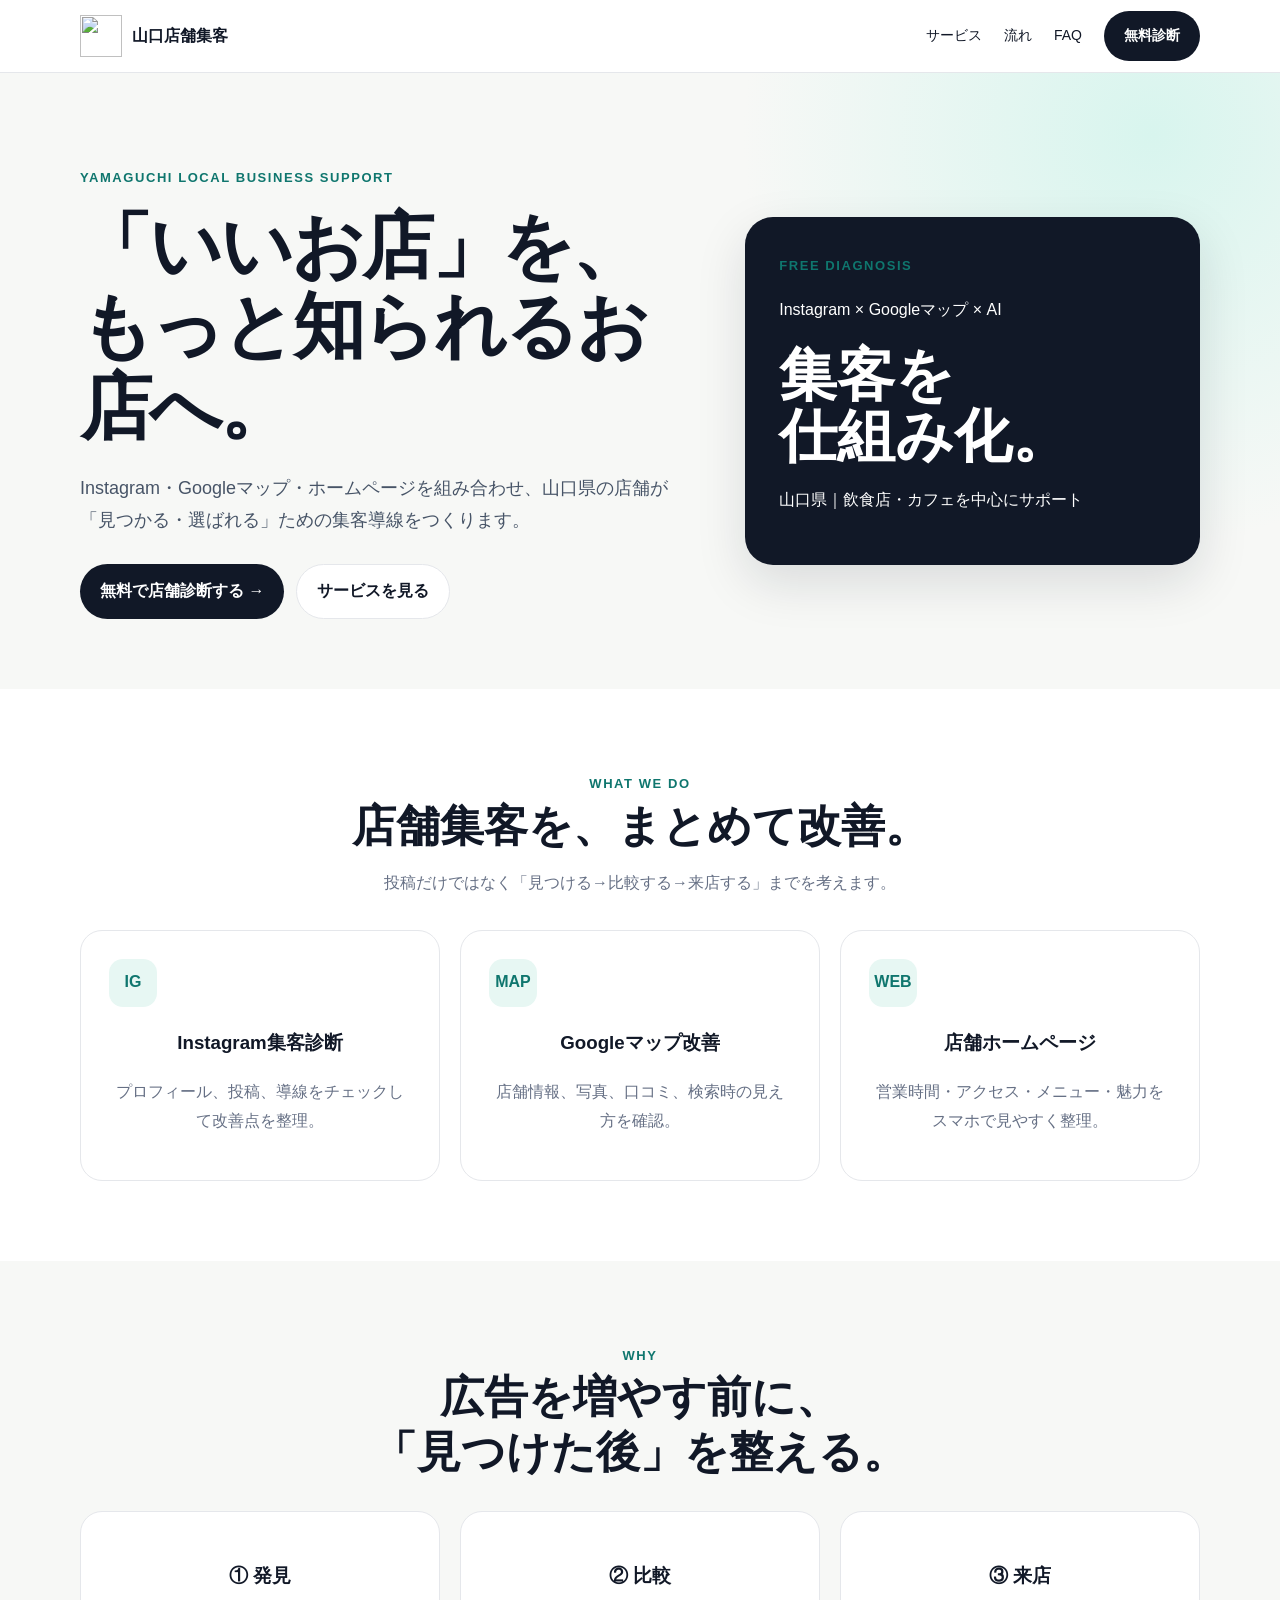
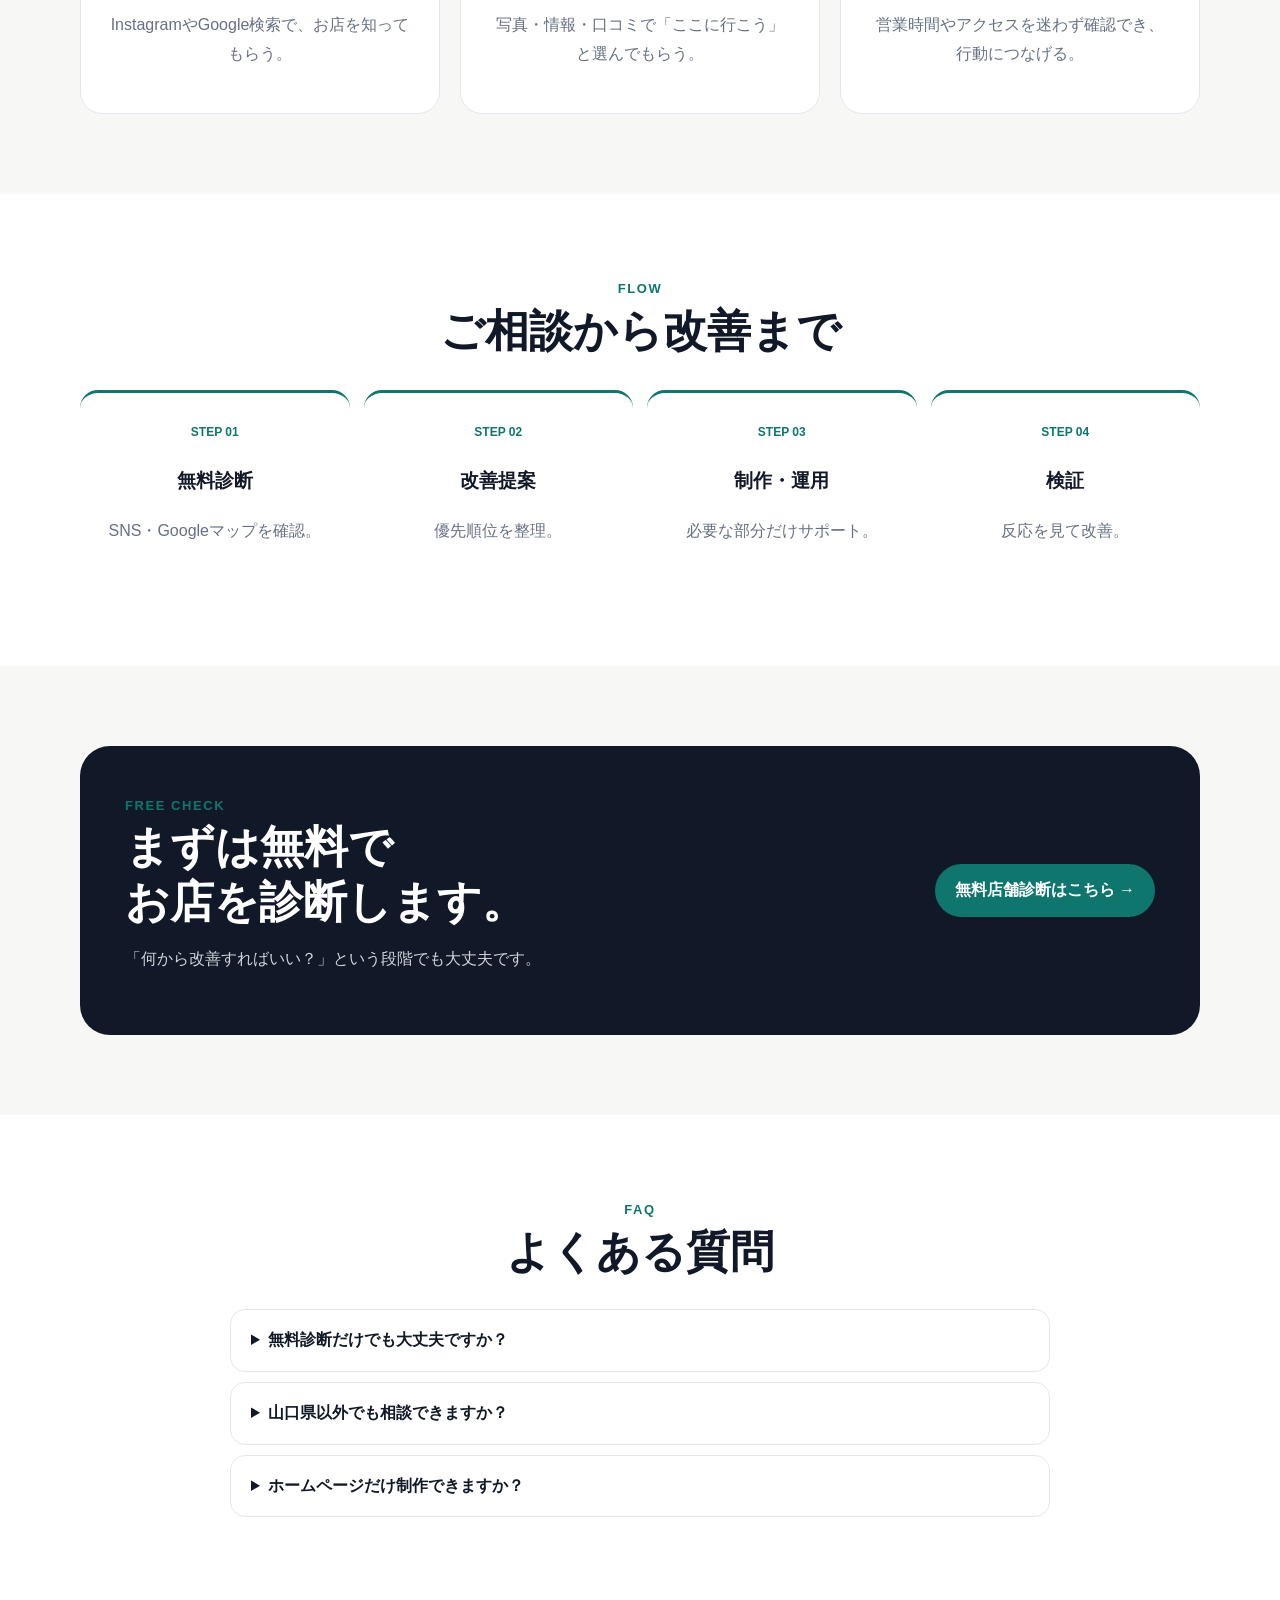
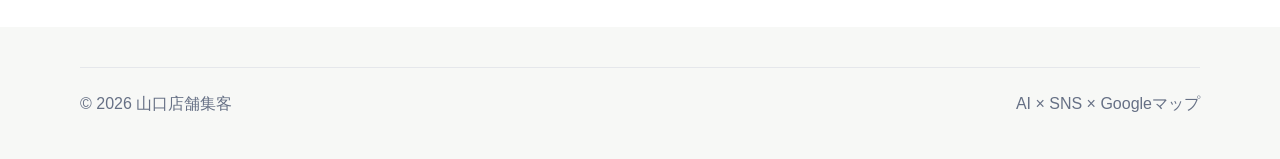
==== index.html @ 1eede9c6 "Add files via upload" ====
<!doctype html><html lang="ja"><head><meta charset="utf-8"><meta name="viewport" content="width=device-width,initial-scale=1"><title>山口店舗集客｜AI × SNS × Googleマップ</title><meta name="description" content="山口県の店舗集客をInstagram・Googleマップ・ホームページ・AIでサポート。無料店舗診断受付中。"><link rel="stylesheet" href="style.css"></head><body>
<header><div class="container nav"><a class="brand" href="index.html"><img src="assets/logo.svg" alt=""><span>山口店舗集客</span></a><nav><a href="#service">サービス</a><a href="#flow">流れ</a><a href="#faq">FAQ</a><a class="navcta" href="diagnosis.html">無料診断</a></nav></div></header>
<main><section class="hero"><div class="container heroGrid"><div><span class="eyebrow">YAMAGUCHI LOCAL BUSINESS SUPPORT</span><h1>「いいお店」を、<br>もっと知られるお店へ。</h1><p class="lead">Instagram・Googleマップ・ホームページを組み合わせ、山口県の店舗が「見つかる・選ばれる」ための集客導線をつくります。</p><div class="actions"><a class="btn primary" href="diagnosis.html">無料で店舗診断する →</a><a class="btn secondary" href="service.html">サービスを見る</a></div></div><div class="heroCard"><span class="eyebrow">FREE DIAGNOSIS</span><p>Instagram × Googleマップ × AI</p><div class="big">集客を<br>仕組み化。</div><p>山口県｜飲食店・カフェを中心にサポート</p></div></div></section>
<section class="section white" id="service"><div class="container center"><span class="eyebrow">WHAT WE DO</span><h2>店舗集客を、まとめて改善。</h2><p class="muted">投稿だけではなく「見つける→比較する→来店する」までを考えます。</p><div class="grid"><article class="card"><div class="icon">IG</div><h3>Instagram集客診断</h3><p class="muted">プロフィール、投稿、導線をチェックして改善点を整理。</p></article><article class="card"><div class="icon">MAP</div><h3>Googleマップ改善</h3><p class="muted">店舗情報、写真、口コミ、検索時の見え方を確認。</p></article><article class="card"><div class="icon">WEB</div><h3>店舗ホームページ</h3><p class="muted">営業時間・アクセス・メニュー・魅力をスマホで見やすく整理。</p></article></div></div></section>
<section class="section"><div class="container center"><span class="eyebrow">WHY</span><h2>広告を増やす前に、<br>「見つけた後」を整える。</h2><div class="grid"><div class="card"><h3>① 発見</h3><p class="muted">InstagramやGoogle検索で、お店を知ってもらう。</p></div><div class="card"><h3>② 比較</h3><p class="muted">写真・情報・口コミで「ここに行こう」と選んでもらう。</p></div><div class="card"><h3>③ 来店</h3><p class="muted">営業時間やアクセスを迷わず確認でき、行動につなげる。</p></div></div></div></section>
<section class="section white" id="flow"><div class="container center"><span class="eyebrow">FLOW</span><h2>ご相談から改善まで</h2><div class="steps"><div class="step"><span class="num">STEP 01</span><h3>無料診断</h3><p class="muted">SNS・Googleマップを確認。</p></div><div class="step"><span class="num">STEP 02</span><h3>改善提案</h3><p class="muted">優先順位を整理。</p></div><div class="step"><span class="num">STEP 03</span><h3>制作・運用</h3><p class="muted">必要な部分だけサポート。</p></div><div class="step"><span class="num">STEP 04</span><h3>検証</h3><p class="muted">反応を見て改善。</p></div></div></div></section>
<section class="section"><div class="container"><div class="cta"><div><span class="eyebrow">FREE CHECK</span><h2>まずは無料で<br>お店を診断します。</h2><p>「何から改善すればいい？」という段階でも大丈夫です。</p></div><a class="btn accent" href="diagnosis.html">無料店舗診断はこちら →</a></div></div></section>
<section class="section white" id="faq"><div class="container"><div class="center"><span class="eyebrow">FAQ</span><h2>よくある質問</h2></div><div class="faq"><details><summary>無料診断だけでも大丈夫ですか？</summary><p class="muted">もちろん大丈夫です。診断後に無理な契約をお願いすることはありません。</p></details><details><summary>山口県以外でも相談できますか？</summary><p class="muted">現在は山口県を中心にしていますが、内容によってはオンライン対応できます。</p></details><details><summary>ホームページだけ制作できますか？</summary><p class="muted">可能です。店舗の目的に合わせて必要な範囲をご提案します。</p></details></div></div></section></main>
<footer><div class="container foot"><span>© 2026 山口店舗集客</span><span>AI × SNS × Googleマップ</span></div></footer></body></html>
---- style.css ----
*{box-sizing:border-box}html{scroll-behavior:smooth}body{margin:0;font-family:-apple-system,BlinkMacSystemFont,"Yu Gothic",Meiryo,sans-serif;color:#111827;background:#f7f8f6;line-height:1.8}a{text-decoration:none;color:inherit}.container{width:min(calc(100% - 32px),1120px);margin:auto}header{position:sticky;top:0;z-index:10;background:#fffffff2;backdrop-filter:blur(12px);border-bottom:1px solid #e5e7eb}.nav{height:72px;display:flex;align-items:center;justify-content:space-between}.brand{display:flex;align-items:center;gap:10px;font-weight:800}.brand img{width:42px;height:42px}nav{display:flex;gap:22px;align-items:center;font-size:14px}.navcta,.btn{display:inline-flex;align-items:center;justify-content:center;padding:12px 20px;border-radius:999px;font-weight:800}.navcta,.primary{background:#111827;color:white}.secondary{background:white;border:1px solid #e5e7eb}.accent{background:#0f766e;color:white}.hero{padding:90px 0 70px;background:radial-gradient(circle at 90% 10%,#d8f5ee,transparent 32%)}.heroGrid{display:grid;grid-template-columns:1.15fr .85fr;gap:50px;align-items:center}.eyebrow{color:#0f766e;font-size:13px;font-weight:900;letter-spacing:.12em}h1{font-size:clamp(42px,6vw,72px);line-height:1.12;letter-spacing:-.04em;margin:14px 0 24px}h2{font-size:clamp(30px,4vw,44px);line-height:1.25;margin:0 0 12px}.lead{font-size:18px;color:#475467}.actions{display:flex;flex-wrap:wrap;gap:12px;margin-top:28px}.heroCard{background:#111827;color:white;border-radius:28px;padding:34px;box-shadow:0 18px 50px #11182720}.big{font-size:58px;font-weight:900;line-height:1.05;margin:20px 0}.section{padding:80px 0}.white{background:white}.center{text-align:center}.muted{color:#667085}.grid{display:grid;grid-template-columns:repeat(3,1fr);gap:20px;margin-top:32px}.card{background:white;border:1px solid #e5e7eb;border-radius:22px;padding:28px}.icon{width:48px;height:48px;border-radius:14px;background:#e7f7f3;color:#0f766e;display:grid;place-items:center;font-weight:900;margin-bottom:18px}.steps{display:grid;grid-template-columns:repeat(4,1fr);gap:14px;margin-top:32px}.step{background:white;border-radius:18px;padding:24px;border-top:3px solid #0f766e}.num{color:#0f766e;font-size:12px;font-weight:900}.cta{background:#111827;color:white;border-radius:30px;padding:45px;display:flex;align-items:center;justify-content:space-between;gap:25px}.cta p{color:#d1d5db}.faq{max-width:820px;margin:30px auto}.faq details{background:white;border:1px solid #e5e7eb;border-radius:15px;padding:16px 20px;margin:10px 0}.faq summary{font-weight:800;cursor:pointer}footer{padding:40px 0;color:#667085}.foot{border-top:1px solid #e5e7eb;padding-top:22px;display:flex;justify-content:space-between}@media(max-width:800px){nav{display:none}.hero{padding:60px 0 45px}.heroGrid,.grid{grid-template-columns:1fr}.steps{grid-template-columns:1fr 1fr}.cta{display:block;padding:32px}}@media(max-width:500px){.steps{grid-template-columns:1fr}.actions .btn{width:100%}.big{font-size:48px}}
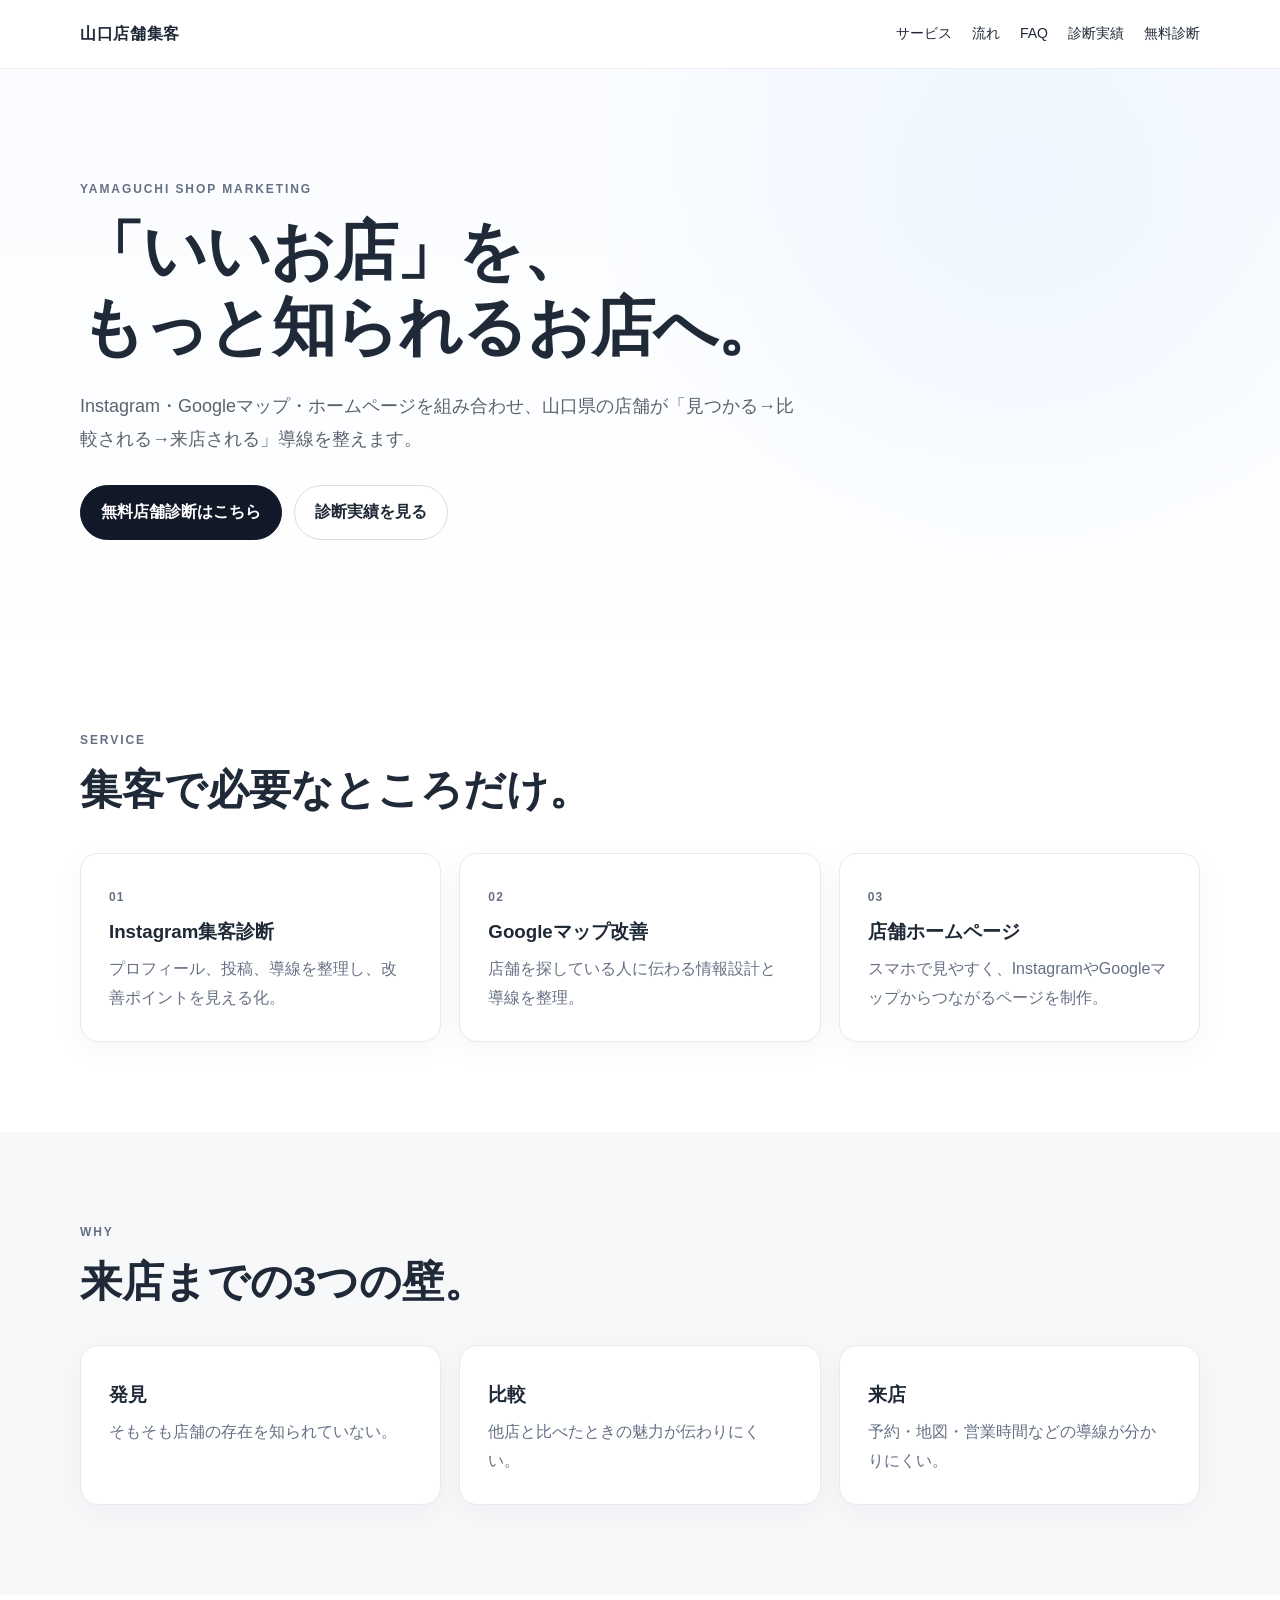
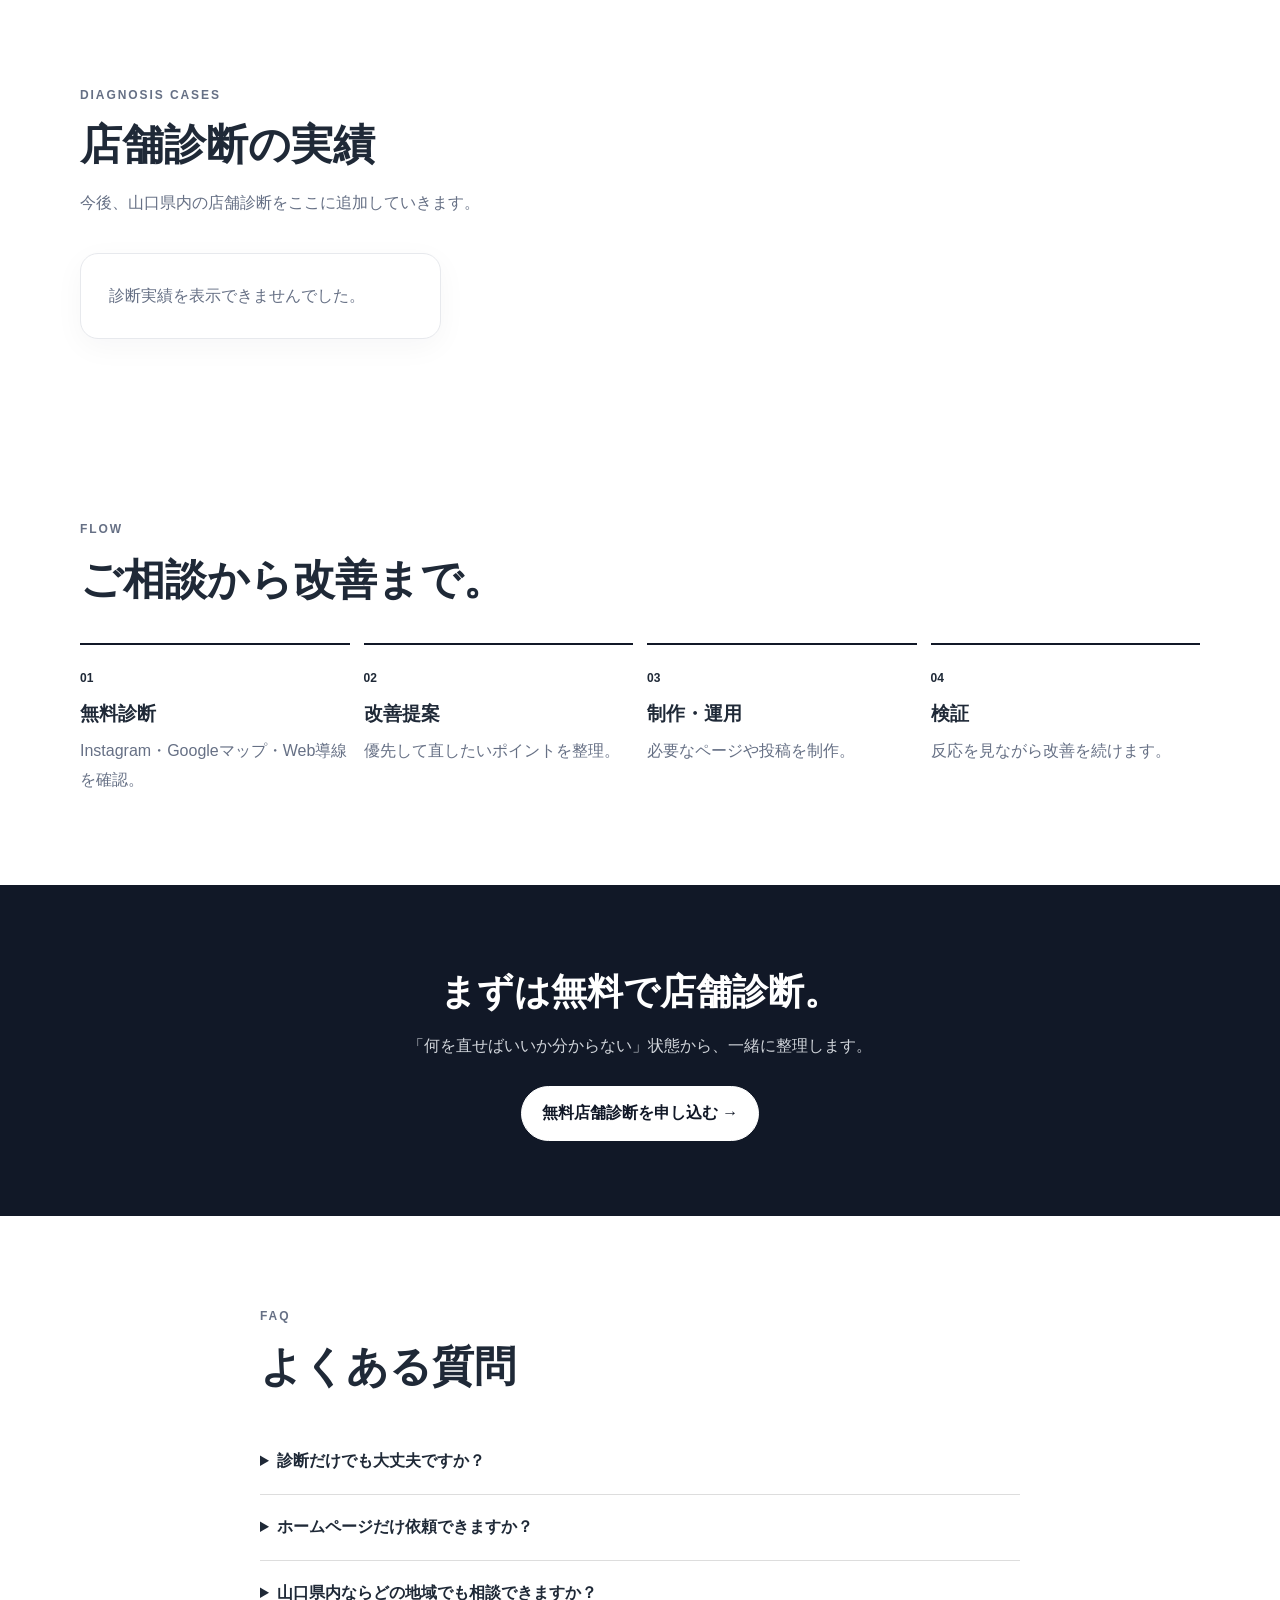
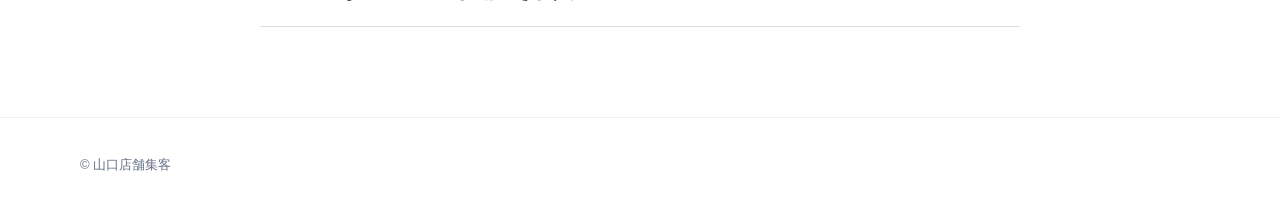
==== commit e8caf6ca: "Add files via upload" ====
--- a/index.html
+++ b/index.html
@@ -1,9 +1,138 @@
-<!doctype html><html lang="ja"><head><meta charset="utf-8"><meta name="viewport" content="width=device-width,initial-scale=1"><title>山口店舗集客｜AI × SNS × Googleマップ</title><meta name="description" content="山口県の店舗集客をInstagram・Googleマップ・ホームページ・AIでサポート。無料店舗診断受付中。"><link rel="stylesheet" href="style.css"></head><body>
-<header><div class="container nav"><a class="brand" href="index.html"><img src="assets/logo.svg" alt=""><span>山口店舗集客</span></a><nav><a href="#service">サービス</a><a href="#flow">流れ</a><a href="#faq">FAQ</a><a class="navcta" href="diagnosis.html">無料診断</a></nav></div></header>
-<main><section class="hero"><div class="container heroGrid"><div><span class="eyebrow">YAMAGUCHI LOCAL BUSINESS SUPPORT</span><h1>「いいお店」を、<br>もっと知られるお店へ。</h1><p class="lead">Instagram・Googleマップ・ホームページを組み合わせ、山口県の店舗が「見つかる・選ばれる」ための集客導線をつくります。</p><div class="actions"><a class="btn primary" href="diagnosis.html">無料で店舗診断する →</a><a class="btn secondary" href="service.html">サービスを見る</a></div></div><div class="heroCard"><span class="eyebrow">FREE DIAGNOSIS</span><p>Instagram × Googleマップ × AI</p><div class="big">集客を<br>仕組み化。</div><p>山口県｜飲食店・カフェを中心にサポート</p></div></div></section>
-<section class="section white" id="service"><div class="container center"><span class="eyebrow">WHAT WE DO</span><h2>店舗集客を、まとめて改善。</h2><p class="muted">投稿だけではなく「見つける→比較する→来店する」までを考えます。</p><div class="grid"><article class="card"><div class="icon">IG</div><h3>Instagram集客診断</h3><p class="muted">プロフィール、投稿、導線をチェックして改善点を整理。</p></article><article class="card"><div class="icon">MAP</div><h3>Googleマップ改善</h3><p class="muted">店舗情報、写真、口コミ、検索時の見え方を確認。</p></article><article class="card"><div class="icon">WEB</div><h3>店舗ホームページ</h3><p class="muted">営業時間・アクセス・メニュー・魅力をスマホで見やすく整理。</p></article></div></div></section>
-<section class="section"><div class="container center"><span class="eyebrow">WHY</span><h2>広告を増やす前に、<br>「見つけた後」を整える。</h2><div class="grid"><div class="card"><h3>① 発見</h3><p class="muted">InstagramやGoogle検索で、お店を知ってもらう。</p></div><div class="card"><h3>② 比較</h3><p class="muted">写真・情報・口コミで「ここに行こう」と選んでもらう。</p></div><div class="card"><h3>③ 来店</h3><p class="muted">営業時間やアクセスを迷わず確認でき、行動につなげる。</p></div></div></div></section>
-<section class="section white" id="flow"><div class="container center"><span class="eyebrow">FLOW</span><h2>ご相談から改善まで</h2><div class="steps"><div class="step"><span class="num">STEP 01</span><h3>無料診断</h3><p class="muted">SNS・Googleマップを確認。</p></div><div class="step"><span class="num">STEP 02</span><h3>改善提案</h3><p class="muted">優先順位を整理。</p></div><div class="step"><span class="num">STEP 03</span><h3>制作・運用</h3><p class="muted">必要な部分だけサポート。</p></div><div class="step"><span class="num">STEP 04</span><h3>検証</h3><p class="muted">反応を見て改善。</p></div></div></div></section>
-<section class="section"><div class="container"><div class="cta"><div><span class="eyebrow">FREE CHECK</span><h2>まずは無料で<br>お店を診断します。</h2><p>「何から改善すればいい？」という段階でも大丈夫です。</p></div><a class="btn accent" href="diagnosis.html">無料店舗診断はこちら →</a></div></div></section>
-<section class="section white" id="faq"><div class="container"><div class="center"><span class="eyebrow">FAQ</span><h2>よくある質問</h2></div><div class="faq"><details><summary>無料診断だけでも大丈夫ですか？</summary><p class="muted">もちろん大丈夫です。診断後に無理な契約をお願いすることはありません。</p></details><details><summary>山口県以外でも相談できますか？</summary><p class="muted">現在は山口県を中心にしていますが、内容によってはオンライン対応できます。</p></details><details><summary>ホームページだけ制作できますか？</summary><p class="muted">可能です。店舗の目的に合わせて必要な範囲をご提案します。</p></details></div></div></section></main>
-<footer><div class="container foot"><span>© 2026 山口店舗集客</span><span>AI × SNS × Googleマップ</span></div></footer></body></html>+<!DOCTYPE html>
+<html lang="ja">
+<head>
+  <meta charset="UTF-8">
+  <meta name="viewport" content="width=device-width, initial-scale=1.0">
+  <title>山口店舗集客｜AI × SNS × Googleマップ</title>
+  <meta name="description" content="山口県の店舗集客をInstagram・Googleマップ・ホームページ・AIでサポート。無料店舗診断受付中。">
+  <link rel="stylesheet" href="style.css">
+</head>
+<body>
+<header class="site-header">
+  <div class="container nav-wrap">
+    <a class="brand" href="index.html">山口店舗集客</a>
+    <nav>
+      <a href="service.html">サービス</a>
+      <a href="#flow">流れ</a>
+      <a href="#faq">FAQ</a>
+      <a href="shops/index.html">診断実績</a>
+      <a href="diagnosis.html">無料診断</a>
+    </nav>
+  </div>
+</header>
+
+<main>
+<section class="hero">
+  <div class="container">
+    <p class="eyebrow">YAMAGUCHI SHOP MARKETING</p>
+    <h1>「いいお店」を、<br>もっと知られるお店へ。</h1>
+    <p class="lead">Instagram・Googleマップ・ホームページを組み合わせ、山口県の店舗が「見つかる→比較される→来店される」導線を整えます。</p>
+    <div class="hero-actions">
+      <a class="btn primary" href="diagnosis.html">無料店舗診断はこちら</a>
+      <a class="btn secondary" href="shops/index.html">診断実績を見る</a>
+    </div>
+  </div>
+</section>
+
+<section class="section">
+  <div class="container">
+    <div class="section-head">
+      <p class="eyebrow">SERVICE</p>
+      <h2>集客で必要なところだけ。</h2>
+    </div>
+    <div class="cards three">
+      <article class="card"><span class="card-num">01</span><h3>Instagram集客診断</h3><p>プロフィール、投稿、導線を整理し、改善ポイントを見える化。</p></article>
+      <article class="card"><span class="card-num">02</span><h3>Googleマップ改善</h3><p>店舗を探している人に伝わる情報設計と導線を整理。</p></article>
+      <article class="card"><span class="card-num">03</span><h3>店舗ホームページ</h3><p>スマホで見やすく、InstagramやGoogleマップからつながるページを制作。</p></article>
+    </div>
+  </div>
+</section>
+
+<section class="section alt">
+  <div class="container">
+    <div class="section-head">
+      <p class="eyebrow">WHY</p>
+      <h2>来店までの3つの壁。</h2>
+    </div>
+    <div class="cards three">
+      <article class="card"><h3>発見</h3><p>そもそも店舗の存在を知られていない。</p></article>
+      <article class="card"><h3>比較</h3><p>他店と比べたときの魅力が伝わりにくい。</p></article>
+      <article class="card"><h3>来店</h3><p>予約・地図・営業時間などの導線が分かりにくい。</p></article>
+    </div>
+  </div>
+</section>
+
+<section class="section" id="cases">
+  <div class="container">
+    <div class="section-head">
+      <p class="eyebrow">DIAGNOSIS CASES</p>
+      <h2>店舗診断の実績</h2>
+      <p>今後、山口県内の店舗診断をここに追加していきます。</p>
+    </div>
+    <div id="case-list" class="cards three">
+      <article class="card"><p class="muted">診断実績を読み込み中…</p></article>
+    </div>
+  </div>
+</section>
+
+<section class="section" id="flow">
+  <div class="container">
+    <div class="section-head"><p class="eyebrow">FLOW</p><h2>ご相談から改善まで。</h2></div>
+    <div class="steps">
+      <div class="step"><b>01</b><h3>無料診断</h3><p>Instagram・Googleマップ・Web導線を確認。</p></div>
+      <div class="step"><b>02</b><h3>改善提案</h3><p>優先して直したいポイントを整理。</p></div>
+      <div class="step"><b>03</b><h3>制作・運用</h3><p>必要なページや投稿を制作。</p></div>
+      <div class="step"><b>04</b><h3>検証</h3><p>反応を見ながら改善を続けます。</p></div>
+    </div>
+  </div>
+</section>
+
+<section class="cta">
+  <div class="container">
+    <h2>まずは無料で店舗診断。</h2>
+    <p>「何を直せばいいか分からない」状態から、一緒に整理します。</p>
+    <a class="btn primary" href="diagnosis.html">無料店舗診断を申し込む →</a>
+  </div>
+</section>
+
+<section class="section" id="faq">
+  <div class="container narrow">
+    <div class="section-head"><p class="eyebrow">FAQ</p><h2>よくある質問</h2></div>
+    <details><summary>診断だけでも大丈夫ですか？</summary><p>はい。まずは現状を整理するための無料診断としてご利用いただけます。</p></details>
+    <details><summary>ホームページだけ依頼できますか？</summary><p>可能です。必要な部分だけご相談いただけます。</p></details>
+    <details><summary>山口県内ならどの地域でも相談できますか？</summary><p>山口県内の店舗を中心に対応しています。詳細はお問い合わせください。</p></details>
+  </div>
+</section>
+</main>
+
+<footer class="footer">
+  <div class="container">
+    <p>© 山口店舗集客</p>
+  </div>
+</footer>
+
+<script>
+fetch("data/shops.json")
+  .then(r => r.json())
+  .then(shops => {
+    const list = document.getElementById("case-list");
+    if (!shops.length) {
+      list.innerHTML = '<article class="card"><p>診断実績は準備中です。</p></article>';
+      return;
+    }
+    list.innerHTML = shops.slice(0, 6).map(shop => `
+      <article class="card case-card">
+        <span class="tag">${shop.area}</span>
+        <h3>${shop.name}</h3>
+        <p>${shop.summary}</p>
+        <a class="text-link" href="shops/${shop.slug}.html">診断を見る →</a>
+      </article>
+    `).join("");
+  })
+  .catch(() => {
+    document.getElementById("case-list").innerHTML =
+      '<article class="card"><p>診断実績を表示できませんでした。</p></article>';
+  });
+</script>
+</body>
+</html>
--- a/style.css
+++ b/style.css
@@ -1 +1 @@
-*{box-sizing:border-box}html{scroll-behavior:smooth}body{margin:0;font-family:-apple-system,BlinkMacSystemFont,"Yu Gothic",Meiryo,sans-serif;color:#111827;background:#f7f8f6;line-height:1.8}a{text-decoration:none;color:inherit}.container{width:min(calc(100% - 32px),1120px);margin:auto}header{position:sticky;top:0;z-index:10;background:#fffffff2;backdrop-filter:blur(12px);border-bottom:1px solid #e5e7eb}.nav{height:72px;display:flex;align-items:center;justify-content:space-between}.brand{display:flex;align-items:center;gap:10px;font-weight:800}.brand img{width:42px;height:42px}nav{display:flex;gap:22px;align-items:center;font-size:14px}.navcta,.btn{display:inline-flex;align-items:center;justify-content:center;padding:12px 20px;border-radius:999px;font-weight:800}.navcta,.primary{background:#111827;color:white}.secondary{background:white;border:1px solid #e5e7eb}.accent{background:#0f766e;color:white}.hero{padding:90px 0 70px;background:radial-gradient(circle at 90% 10%,#d8f5ee,transparent 32%)}.heroGrid{display:grid;grid-template-columns:1.15fr .85fr;gap:50px;align-items:center}.eyebrow{color:#0f766e;font-size:13px;font-weight:900;letter-spacing:.12em}h1{font-size:clamp(42px,6vw,72px);line-height:1.12;letter-spacing:-.04em;margin:14px 0 24px}h2{font-size:clamp(30px,4vw,44px);line-height:1.25;margin:0 0 12px}.lead{font-size:18px;color:#475467}.actions{display:flex;flex-wrap:wrap;gap:12px;margin-top:28px}.heroCard{background:#111827;color:white;border-radius:28px;padding:34px;box-shadow:0 18px 50px #11182720}.big{font-size:58px;font-weight:900;line-height:1.05;margin:20px 0}.section{padding:80px 0}.white{background:white}.center{text-align:center}.muted{color:#667085}.grid{display:grid;grid-template-columns:repeat(3,1fr);gap:20px;margin-top:32px}.card{background:white;border:1px solid #e5e7eb;border-radius:22px;padding:28px}.icon{width:48px;height:48px;border-radius:14px;background:#e7f7f3;color:#0f766e;display:grid;place-items:center;font-weight:900;margin-bottom:18px}.steps{display:grid;grid-template-columns:repeat(4,1fr);gap:14px;margin-top:32px}.step{background:white;border-radius:18px;padding:24px;border-top:3px solid #0f766e}.num{color:#0f766e;font-size:12px;font-weight:900}.cta{background:#111827;color:white;border-radius:30px;padding:45px;display:flex;align-items:center;justify-content:space-between;gap:25px}.cta p{color:#d1d5db}.faq{max-width:820px;margin:30px auto}.faq details{background:white;border:1px solid #e5e7eb;border-radius:15px;padding:16px 20px;margin:10px 0}.faq summary{font-weight:800;cursor:pointer}footer{padding:40px 0;color:#667085}.foot{border-top:1px solid #e5e7eb;padding-top:22px;display:flex;justify-content:space-between}@media(max-width:800px){nav{display:none}.hero{padding:60px 0 45px}.heroGrid,.grid{grid-template-columns:1fr}.steps{grid-template-columns:1fr 1fr}.cta{display:block;padding:32px}}@media(max-width:500px){.steps{grid-template-columns:1fr}.actions .btn{width:100%}.big{font-size:48px}}+*{box-sizing:border-box}html{scroll-behavior:smooth}body{margin:0;color:#1f2937;background:#fff;font-family:-apple-system,BlinkMacSystemFont,"Hiragino Kaku Gothic ProN","Yu Gothic",Meiryo,sans-serif;line-height:1.8}a{color:inherit}.container{width:min(1120px,calc(100% - 40px));margin:auto}.narrow{width:min(760px,calc(100% - 40px))}.site-header{position:sticky;top:0;z-index:20;background:rgba(255,255,255,.94);backdrop-filter:blur(10px);border-bottom:1px solid #eee}.nav-wrap{min-height:68px;display:flex;align-items:center;justify-content:space-between;gap:20px}.brand{text-decoration:none;font-weight:800;letter-spacing:.04em}.site-header nav{display:flex;gap:20px;align-items:center;font-size:14px}.site-header nav a{text-decoration:none}.hero{padding:110px 0 100px;background:radial-gradient(circle at 80% 20%,#eef6ff,transparent 38%),linear-gradient(180deg,#fafcff,#fff)}.hero.compact{padding:80px 0}.eyebrow{font-size:12px;font-weight:800;letter-spacing:.16em;color:#667085;margin:0 0 12px}.hero h1{font-size:clamp(36px,6vw,64px);line-height:1.2;letter-spacing:-.03em;margin:0 0 24px}.hero .lead{max-width:720px;font-size:18px;color:#59636f}.hero-actions{display:flex;gap:12px;flex-wrap:wrap;margin-top:30px}.btn{display:inline-block;text-decoration:none;padding:12px 20px;border-radius:999px;font-weight:700;border:1px solid #ddd}.btn.primary{background:#111827;color:#fff;border-color:#111827}.btn.secondary{background:#fff}.section{padding:90px 0}.section.alt{background:#f7f8fa}.section-head{margin-bottom:35px}.section-head h2{font-size:clamp(28px,4vw,42px);line-height:1.3;margin:0 0 10px}.section-head p:last-child{color:#667085}.cards{display:grid;gap:18px}.cards.three{grid-template-columns:repeat(3,1fr)}.card{background:#fff;border:1px solid #e7e9ed;border-radius:18px;padding:28px;box-shadow:0 8px 30px rgba(16,24,40,.04)}.section.alt .card{background:#fff}.card h2,.card h3{line-height:1.4;margin:8px 0 10px}.card p{color:#667085;margin:0}.card-num{font-size:12px;font-weight:800;color:#667085;letter-spacing:.1em}.case-card .tag{display:inline-block;font-size:12px;padding:3px 9px;border-radius:999px;background:#f0f2f5;margin-bottom:8px}.text-link{display:inline-block;margin-top:18px;font-weight:700;text-decoration:none}.steps{display:grid;grid-template-columns:repeat(4,1fr);gap:14px}.step{border-top:2px solid #111827;padding-top:18px}.step b{font-size:12px}.step h3{margin:6px 0}.step p{color:#667085;margin:0}.cta{padding:75px 0;background:#111827;color:#fff;text-align:center}.cta h2{font-size:36px;margin:0 0 8px}.cta p{color:#d1d5db;margin:0 0 25px}.cta .btn.primary{background:#fff;color:#111827;border-color:#fff}.footer{padding:35px 0;border-top:1px solid #eee;color:#667085;font-size:13px}.footer p{margin:0}details{border-bottom:1px solid #ddd;padding:18px 0}summary{cursor:pointer;font-weight:700}.check-list{padding-left:20px}.check-list li{margin:8px 0}.notice{background:#fff8e7;border:1px solid #f1dfad;border-radius:14px;padding:18px 20px;margin-bottom:18px}.diagnosis-list>div{padding:18px 0;border-top:1px solid #eee}.diagnosis-list>div:first-child{border-top:0}.diagnosis-list p{margin-top:4px}.muted{color:#98a2b3!important}@media(max-width:800px){.site-header nav{gap:10px;font-size:12px}.cards.three,.steps{grid-template-columns:1fr}.hero{padding:75px 0}.section{padding:65px 0}}@media(max-width:500px){.container,.narrow{width:min(100% - 28px,1120px)}.nav-wrap{align-items:flex-start;padding:12px 0;flex-direction:column}.site-header nav{width:100%;overflow:auto;white-space:nowrap}.hero h1{font-size:38px}.hero .lead{font-size:16px}.card{padding:22px}}
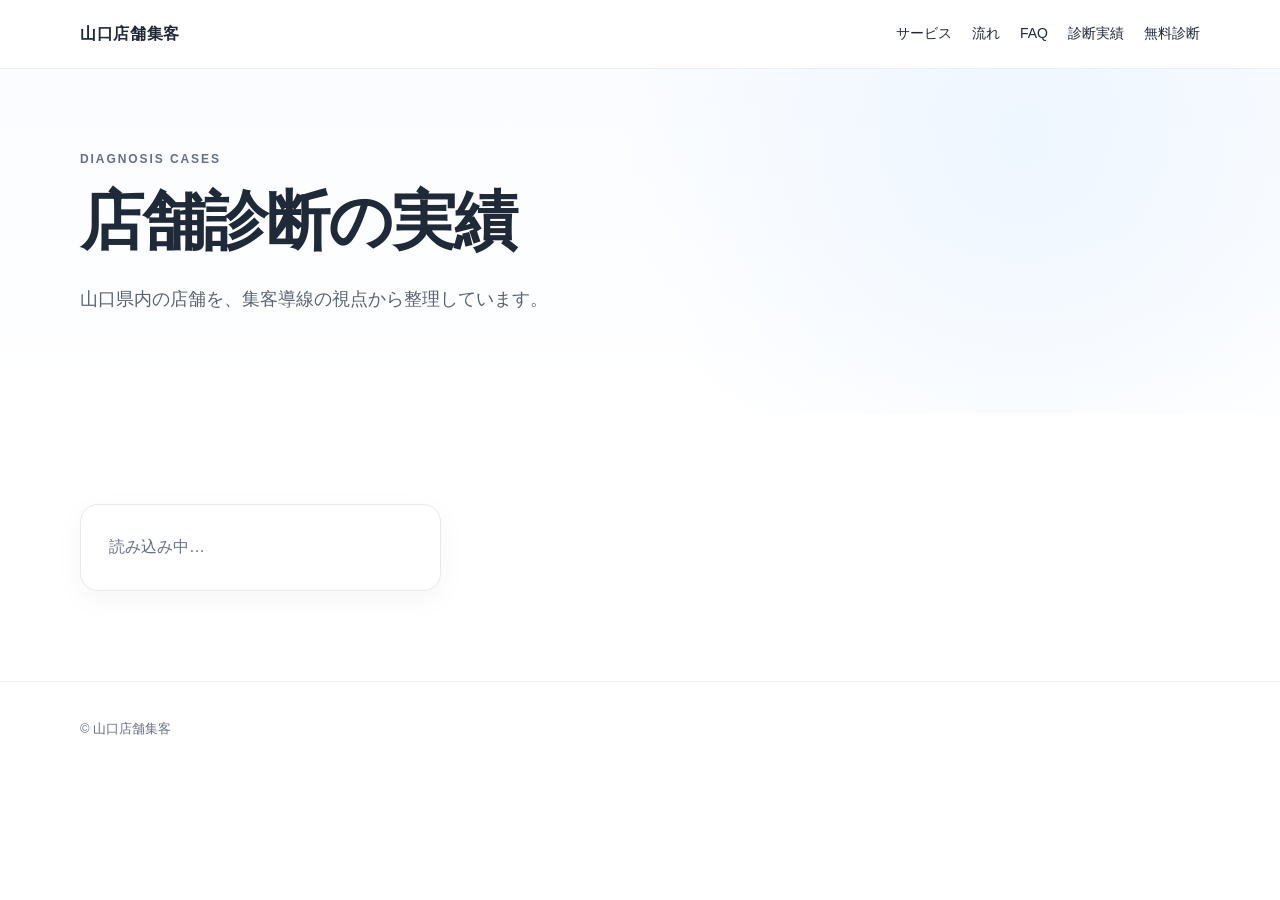
==== commit 717356c9: "Add files via upload" ====
--- a/index.html
+++ b/index.html
@@ -3,135 +3,33 @@
 <head>
   <meta charset="UTF-8">
   <meta name="viewport" content="width=device-width, initial-scale=1.0">
-  <title>山口店舗集客｜AI × SNS × Googleマップ</title>
-  <meta name="description" content="山口県の店舗集客をInstagram・Googleマップ・ホームページ・AIでサポート。無料店舗診断受付中。">
-  <link rel="stylesheet" href="style.css">
+  <title>診断実績｜山口店舗集客</title>
+  <meta name="description" content="山口県の店舗を対象にしたInstagram・Googleマップ・Web導線の診断実績。">
+  <link rel="stylesheet" href="../style.css">
 </head>
 <body>
-<header class="site-header">
-  <div class="container nav-wrap">
-    <a class="brand" href="index.html">山口店舗集客</a>
-    <nav>
-      <a href="service.html">サービス</a>
-      <a href="#flow">流れ</a>
-      <a href="#faq">FAQ</a>
-      <a href="shops/index.html">診断実績</a>
-      <a href="diagnosis.html">無料診断</a>
-    </nav>
-  </div>
-</header>
-
+<header class="site-header"><div class="container nav-wrap">
+  <a class="brand" href="../index.html">山口店舗集客</a>
+  <nav><a href="../service.html">サービス</a><a href="../index.html#flow">流れ</a><a href="../index.html#faq">FAQ</a><a href="index.html">診断実績</a><a href="../diagnosis.html">無料診断</a></nav>
+</div></header>
 <main>
-<section class="hero">
-  <div class="container">
-    <p class="eyebrow">YAMAGUCHI SHOP MARKETING</p>
-    <h1>「いいお店」を、<br>もっと知られるお店へ。</h1>
-    <p class="lead">Instagram・Googleマップ・ホームページを組み合わせ、山口県の店舗が「見つかる→比較される→来店される」導線を整えます。</p>
-    <div class="hero-actions">
-      <a class="btn primary" href="diagnosis.html">無料店舗診断はこちら</a>
-      <a class="btn secondary" href="shops/index.html">診断実績を見る</a>
-    </div>
-  </div>
-</section>
-
-<section class="section">
-  <div class="container">
-    <div class="section-head">
-      <p class="eyebrow">SERVICE</p>
-      <h2>集客で必要なところだけ。</h2>
-    </div>
-    <div class="cards three">
-      <article class="card"><span class="card-num">01</span><h3>Instagram集客診断</h3><p>プロフィール、投稿、導線を整理し、改善ポイントを見える化。</p></article>
-      <article class="card"><span class="card-num">02</span><h3>Googleマップ改善</h3><p>店舗を探している人に伝わる情報設計と導線を整理。</p></article>
-      <article class="card"><span class="card-num">03</span><h3>店舗ホームページ</h3><p>スマホで見やすく、InstagramやGoogleマップからつながるページを制作。</p></article>
-    </div>
-  </div>
-</section>
-
-<section class="section alt">
-  <div class="container">
-    <div class="section-head">
-      <p class="eyebrow">WHY</p>
-      <h2>来店までの3つの壁。</h2>
-    </div>
-    <div class="cards three">
-      <article class="card"><h3>発見</h3><p>そもそも店舗の存在を知られていない。</p></article>
-      <article class="card"><h3>比較</h3><p>他店と比べたときの魅力が伝わりにくい。</p></article>
-      <article class="card"><h3>来店</h3><p>予約・地図・営業時間などの導線が分かりにくい。</p></article>
-    </div>
-  </div>
-</section>
-
-<section class="section" id="cases">
-  <div class="container">
-    <div class="section-head">
-      <p class="eyebrow">DIAGNOSIS CASES</p>
-      <h2>店舗診断の実績</h2>
-      <p>今後、山口県内の店舗診断をここに追加していきます。</p>
-    </div>
-    <div id="case-list" class="cards three">
-      <article class="card"><p class="muted">診断実績を読み込み中…</p></article>
-    </div>
-  </div>
-</section>
-
-<section class="section" id="flow">
-  <div class="container">
-    <div class="section-head"><p class="eyebrow">FLOW</p><h2>ご相談から改善まで。</h2></div>
-    <div class="steps">
-      <div class="step"><b>01</b><h3>無料診断</h3><p>Instagram・Googleマップ・Web導線を確認。</p></div>
-      <div class="step"><b>02</b><h3>改善提案</h3><p>優先して直したいポイントを整理。</p></div>
-      <div class="step"><b>03</b><h3>制作・運用</h3><p>必要なページや投稿を制作。</p></div>
-      <div class="step"><b>04</b><h3>検証</h3><p>反応を見ながら改善を続けます。</p></div>
-    </div>
-  </div>
-</section>
-
-<section class="cta">
-  <div class="container">
-    <h2>まずは無料で店舗診断。</h2>
-    <p>「何を直せばいいか分からない」状態から、一緒に整理します。</p>
-    <a class="btn primary" href="diagnosis.html">無料店舗診断を申し込む →</a>
-  </div>
-</section>
-
-<section class="section" id="faq">
-  <div class="container narrow">
-    <div class="section-head"><p class="eyebrow">FAQ</p><h2>よくある質問</h2></div>
-    <details><summary>診断だけでも大丈夫ですか？</summary><p>はい。まずは現状を整理するための無料診断としてご利用いただけます。</p></details>
-    <details><summary>ホームページだけ依頼できますか？</summary><p>可能です。必要な部分だけご相談いただけます。</p></details>
-    <details><summary>山口県内ならどの地域でも相談できますか？</summary><p>山口県内の店舗を中心に対応しています。詳細はお問い合わせください。</p></details>
-  </div>
-</section>
+<section class="hero compact"><div class="container"><p class="eyebrow">DIAGNOSIS CASES</p><h1>店舗診断の実績</h1><p class="lead">山口県内の店舗を、集客導線の視点から整理しています。</p></div></section>
+<section class="section"><div class="container"><div id="shop-list" class="cards three"><article class="card"><p>読み込み中…</p></article></div></div></section>
 </main>
-
-<footer class="footer">
-  <div class="container">
-    <p>© 山口店舗集客</p>
-  </div>
-</footer>
-
+<footer class="footer"><div class="container"><p>© 山口店舗集客</p></div></footer>
 <script>
-fetch("data/shops.json")
+fetch("../data/shops.json")
   .then(r => r.json())
   .then(shops => {
-    const list = document.getElementById("case-list");
-    if (!shops.length) {
-      list.innerHTML = '<article class="card"><p>診断実績は準備中です。</p></article>';
-      return;
-    }
-    list.innerHTML = shops.slice(0, 6).map(shop => `
+    const list = document.getElementById("shop-list");
+    list.innerHTML = shops.map(shop => `
       <article class="card case-card">
         <span class="tag">${shop.area}</span>
-        <h3>${shop.name}</h3>
+        <h2>${shop.name}</h2>
         <p>${shop.summary}</p>
-        <a class="text-link" href="shops/${shop.slug}.html">診断を見る →</a>
+        <a class="text-link" href="${shop.slug}.html">診断を見る →</a>
       </article>
     `).join("");
-  })
-  .catch(() => {
-    document.getElementById("case-list").innerHTML =
-      '<article class="card"><p>診断実績を表示できませんでした。</p></article>';
   });
 </script>
 </body>
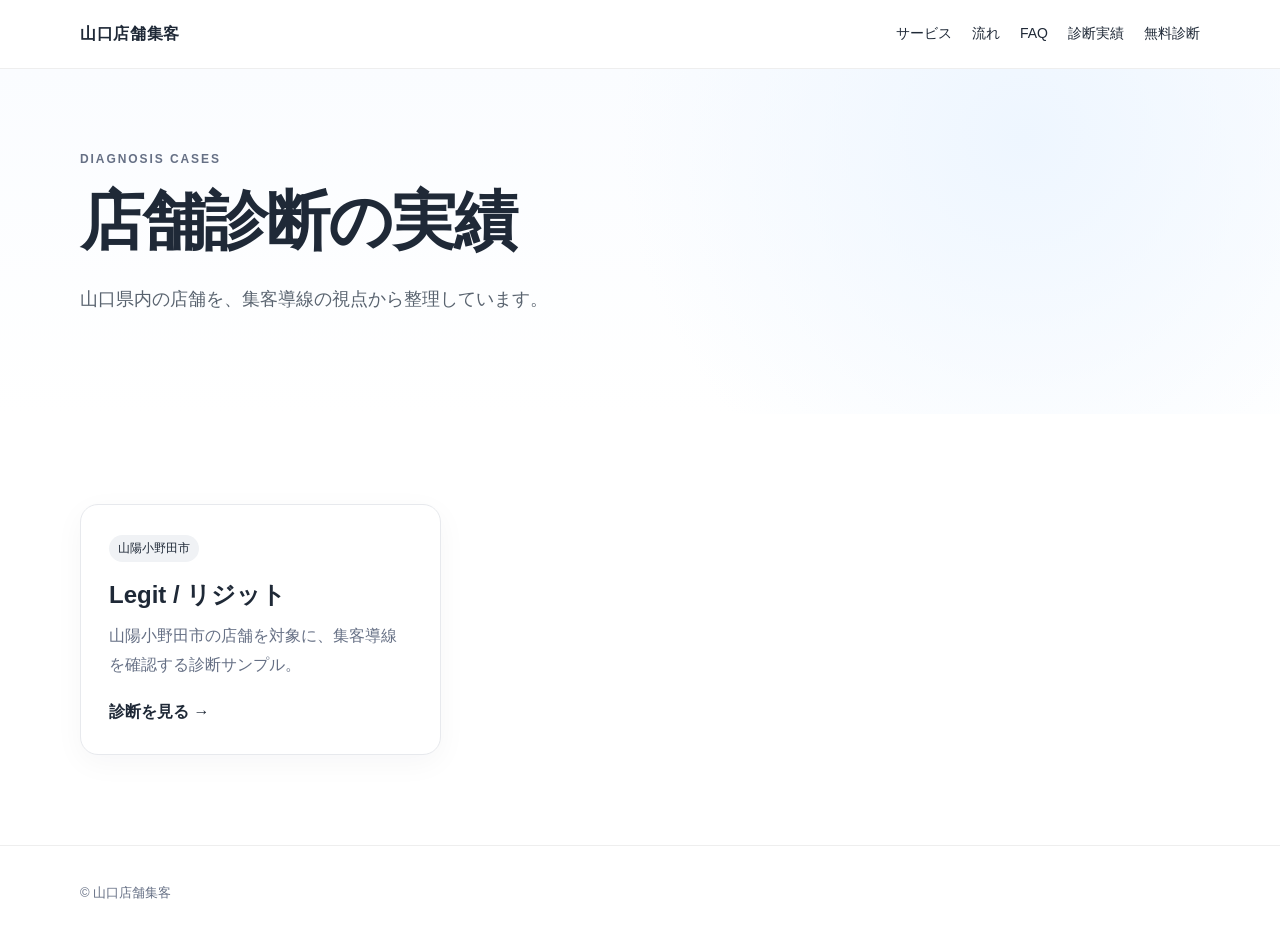
==== commit 6f2adb0e: "index.html を更新" ====
--- a/index.html
+++ b/index.html
@@ -18,7 +18,7 @@
 </main>
 <footer class="footer"><div class="container"><p>© 山口店舗集客</p></div></footer>
 <script>
-fetch("../data/shops.json")
+fetch("shops.json")
   .then(r => r.json())
   .then(shops => {
     const list = document.getElementById("shop-list");
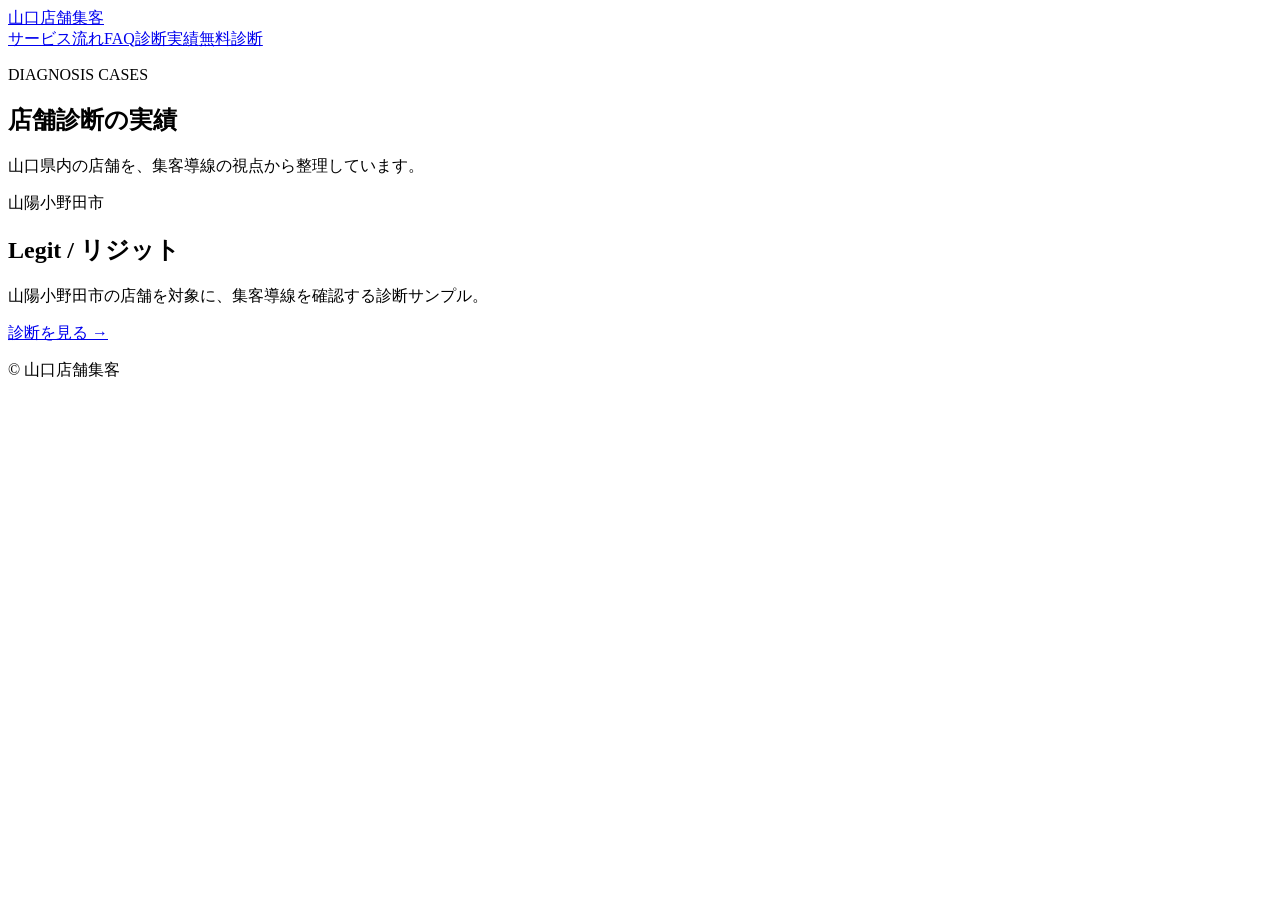
==== commit 8b7f319f: "index.html を更新" ====
--- a/index.html
+++ b/index.html
@@ -5,7 +5,7 @@
   <meta name="viewport" content="width=device-width, initial-scale=1.0">
   <title>診断実績｜山口店舗集客</title>
   <meta name="description" content="山口県の店舗を対象にしたInstagram・Googleマップ・Web導線の診断実績。">
-  <link rel="stylesheet" href="../style.css">
+  <link rel="stylesheet" href="${shop.slug}.html"
 </head>
 <body>
 <header class="site-header"><div class="container nav-wrap">
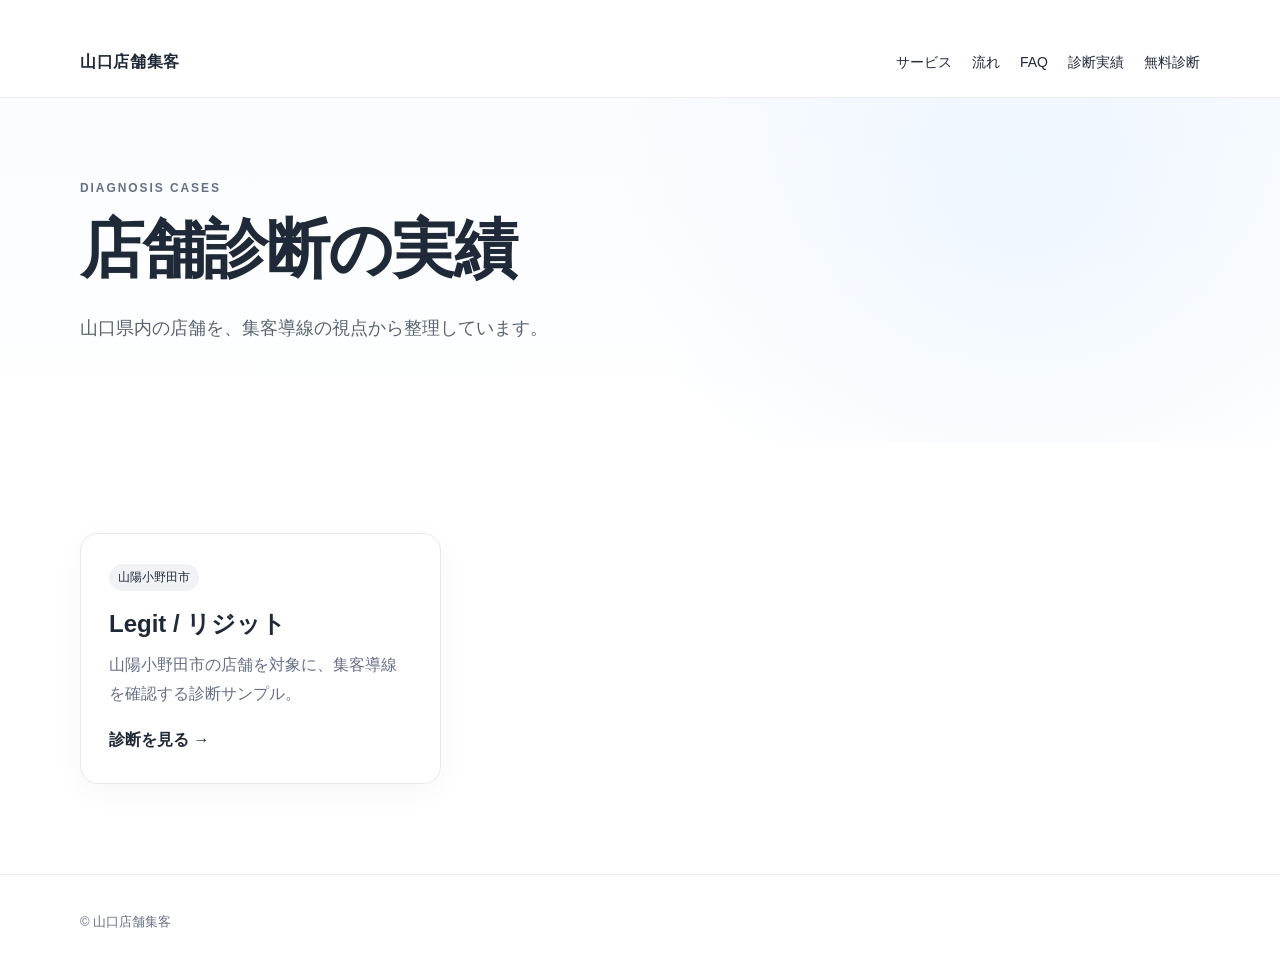
==== commit 1008ed87: "index.html を更新" ====
--- a/index.html
+++ b/index.html
@@ -5,11 +5,11 @@
   <meta name="viewport" content="width=device-width, initial-scale=1.0">
   <title>診断実績｜山口店舗集客</title>
   <meta name="description" content="山口県の店舗を対象にしたInstagram・Googleマップ・Web導線の診断実績。">
-  <link rel="stylesheet" href="${shop.slug}.html"
+　<link rel="stylesheet" href="style.css">
 </head>
 <body>
 <header class="site-header"><div class="container nav-wrap">
-  <a class="brand" href="../index.html">山口店舗集客</a>
+  <a class="brand"href="index.html">山口店舗集客</a>
   <nav><a href="../service.html">サービス</a><a href="../index.html#flow">流れ</a><a href="../index.html#faq">FAQ</a><a href="index.html">診断実績</a><a href="../diagnosis.html">無料診断</a></nav>
 </div></header>
 <main>
--- a/style.css
+++ b/style.css
@@ -0,0 +1 @@
+*{box-sizing:border-box}html{scroll-behavior:smooth}body{margin:0;color:#1f2937;background:#fff;font-family:-apple-system,BlinkMacSystemFont,"Hiragino Kaku Gothic ProN","Yu Gothic",Meiryo,sans-serif;line-height:1.8}a{color:inherit}.container{width:min(1120px,calc(100% - 40px));margin:auto}.narrow{width:min(760px,calc(100% - 40px))}.site-header{position:sticky;top:0;z-index:20;background:rgba(255,255,255,.94);backdrop-filter:blur(10px);border-bottom:1px solid #eee}.nav-wrap{min-height:68px;display:flex;align-items:center;justify-content:space-between;gap:20px}.brand{text-decoration:none;font-weight:800;letter-spacing:.04em}.site-header nav{display:flex;gap:20px;align-items:center;font-size:14px}.site-header nav a{text-decoration:none}.hero{padding:110px 0 100px;background:radial-gradient(circle at 80% 20%,#eef6ff,transparent 38%),linear-gradient(180deg,#fafcff,#fff)}.hero.compact{padding:80px 0}.eyebrow{font-size:12px;font-weight:800;letter-spacing:.16em;color:#667085;margin:0 0 12px}.hero h1{font-size:clamp(36px,6vw,64px);line-height:1.2;letter-spacing:-.03em;margin:0 0 24px}.hero .lead{max-width:720px;font-size:18px;color:#59636f}.hero-actions{display:flex;gap:12px;flex-wrap:wrap;margin-top:30px}.btn{display:inline-block;text-decoration:none;padding:12px 20px;border-radius:999px;font-weight:700;border:1px solid #ddd}.btn.primary{background:#111827;color:#fff;border-color:#111827}.btn.secondary{background:#fff}.section{padding:90px 0}.section.alt{background:#f7f8fa}.section-head{margin-bottom:35px}.section-head h2{font-size:clamp(28px,4vw,42px);line-height:1.3;margin:0 0 10px}.section-head p:last-child{color:#667085}.cards{display:grid;gap:18px}.cards.three{grid-template-columns:repeat(3,1fr)}.card{background:#fff;border:1px solid #e7e9ed;border-radius:18px;padding:28px;box-shadow:0 8px 30px rgba(16,24,40,.04)}.section.alt .card{background:#fff}.card h2,.card h3{line-height:1.4;margin:8px 0 10px}.card p{color:#667085;margin:0}.card-num{font-size:12px;font-weight:800;color:#667085;letter-spacing:.1em}.case-card .tag{display:inline-block;font-size:12px;padding:3px 9px;border-radius:999px;background:#f0f2f5;margin-bottom:8px}.text-link{display:inline-block;margin-top:18px;font-weight:700;text-decoration:none}.steps{display:grid;grid-template-columns:repeat(4,1fr);gap:14px}.step{border-top:2px solid #111827;padding-top:18px}.step b{font-size:12px}.step h3{margin:6px 0}.step p{color:#667085;margin:0}.cta{padding:75px 0;background:#111827;color:#fff;text-align:center}.cta h2{font-size:36px;margin:0 0 8px}.cta p{color:#d1d5db;margin:0 0 25px}.cta .btn.primary{background:#fff;color:#111827;border-color:#fff}.footer{padding:35px 0;border-top:1px solid #eee;color:#667085;font-size:13px}.footer p{margin:0}details{border-bottom:1px solid #ddd;padding:18px 0}summary{cursor:pointer;font-weight:700}.check-list{padding-left:20px}.check-list li{margin:8px 0}.notice{background:#fff8e7;border:1px solid #f1dfad;border-radius:14px;padding:18px 20px;margin-bottom:18px}.diagnosis-list>div{padding:18px 0;border-top:1px solid #eee}.diagnosis-list>div:first-child{border-top:0}.diagnosis-list p{margin-top:4px}.muted{color:#98a2b3!important}@media(max-width:800px){.site-header nav{gap:10px;font-size:12px}.cards.three,.steps{grid-template-columns:1fr}.hero{padding:75px 0}.section{padding:65px 0}}@media(max-width:500px){.container,.narrow{width:min(100% - 28px,1120px)}.nav-wrap{align-items:flex-start;padding:12px 0;flex-direction:column}.site-header nav{width:100%;overflow:auto;white-space:nowrap}.hero h1{font-size:38px}.hero .lead{font-size:16px}.card{padding:22px}}
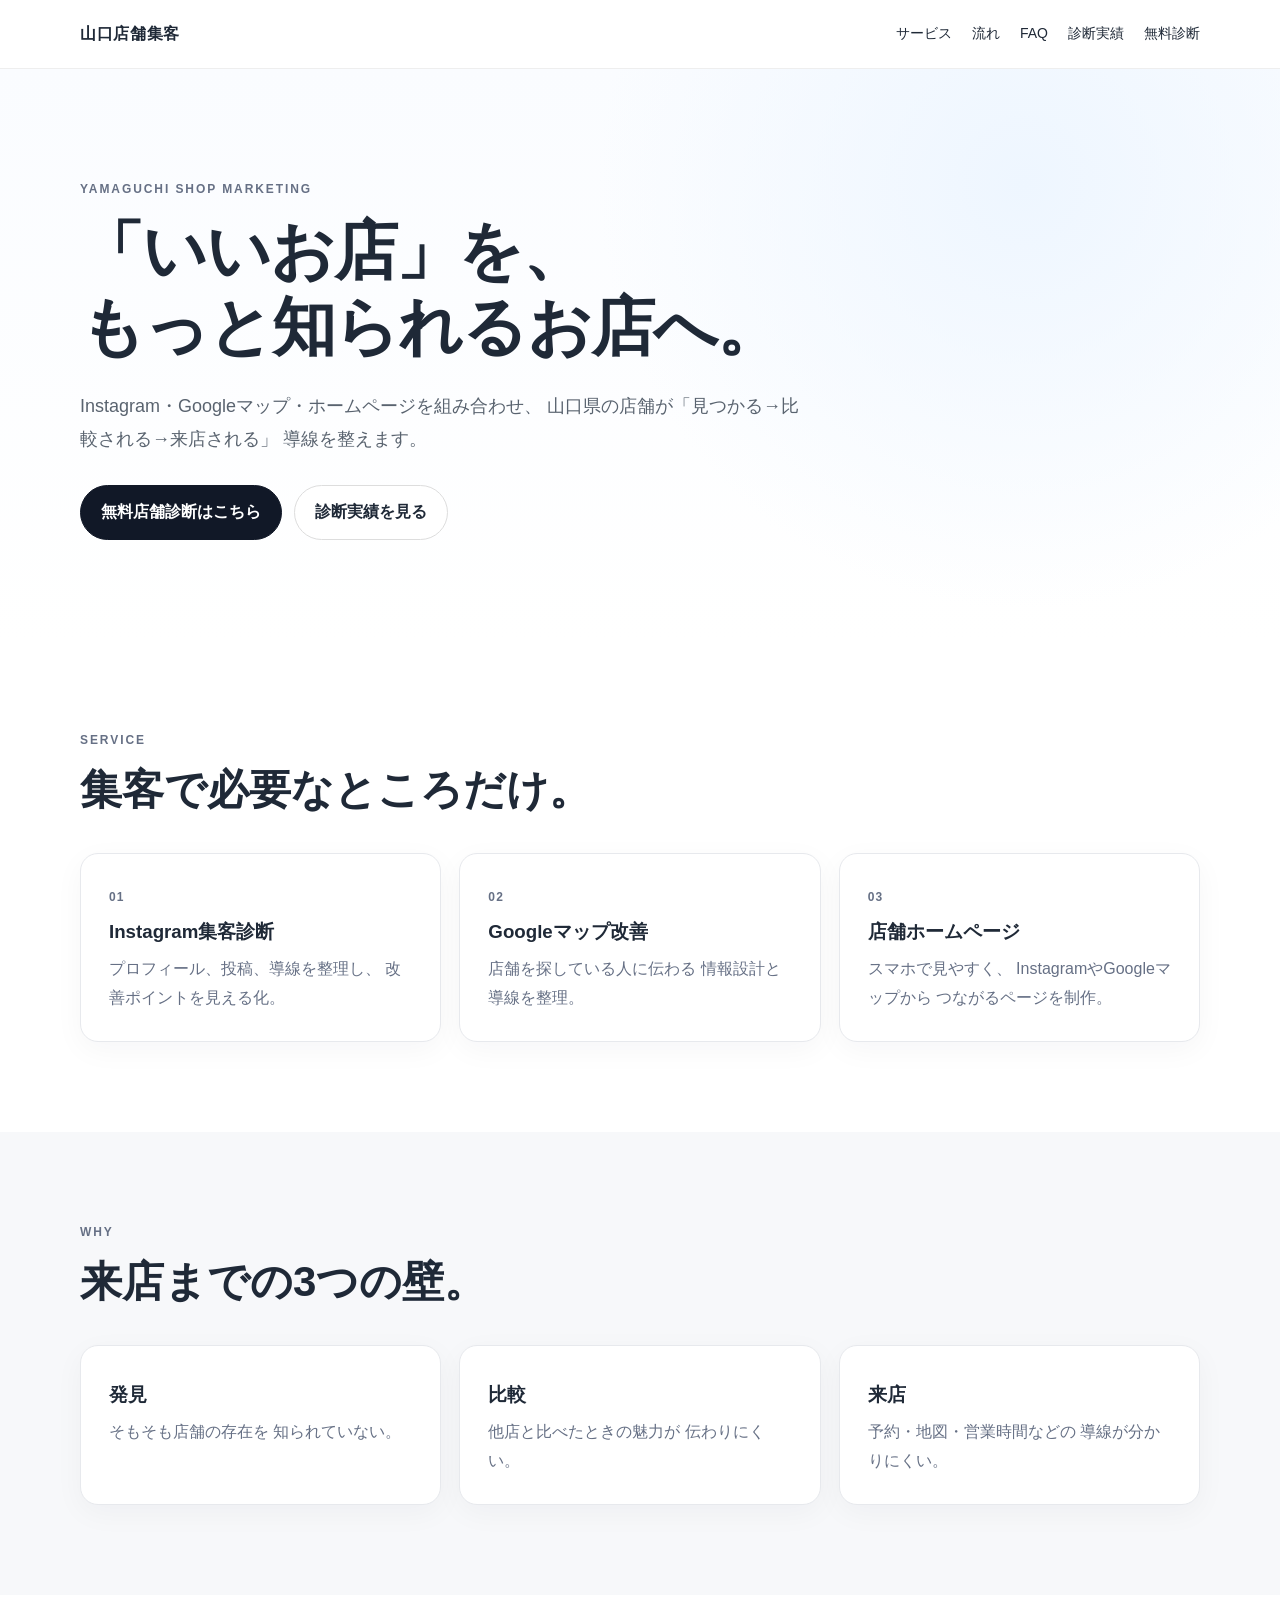
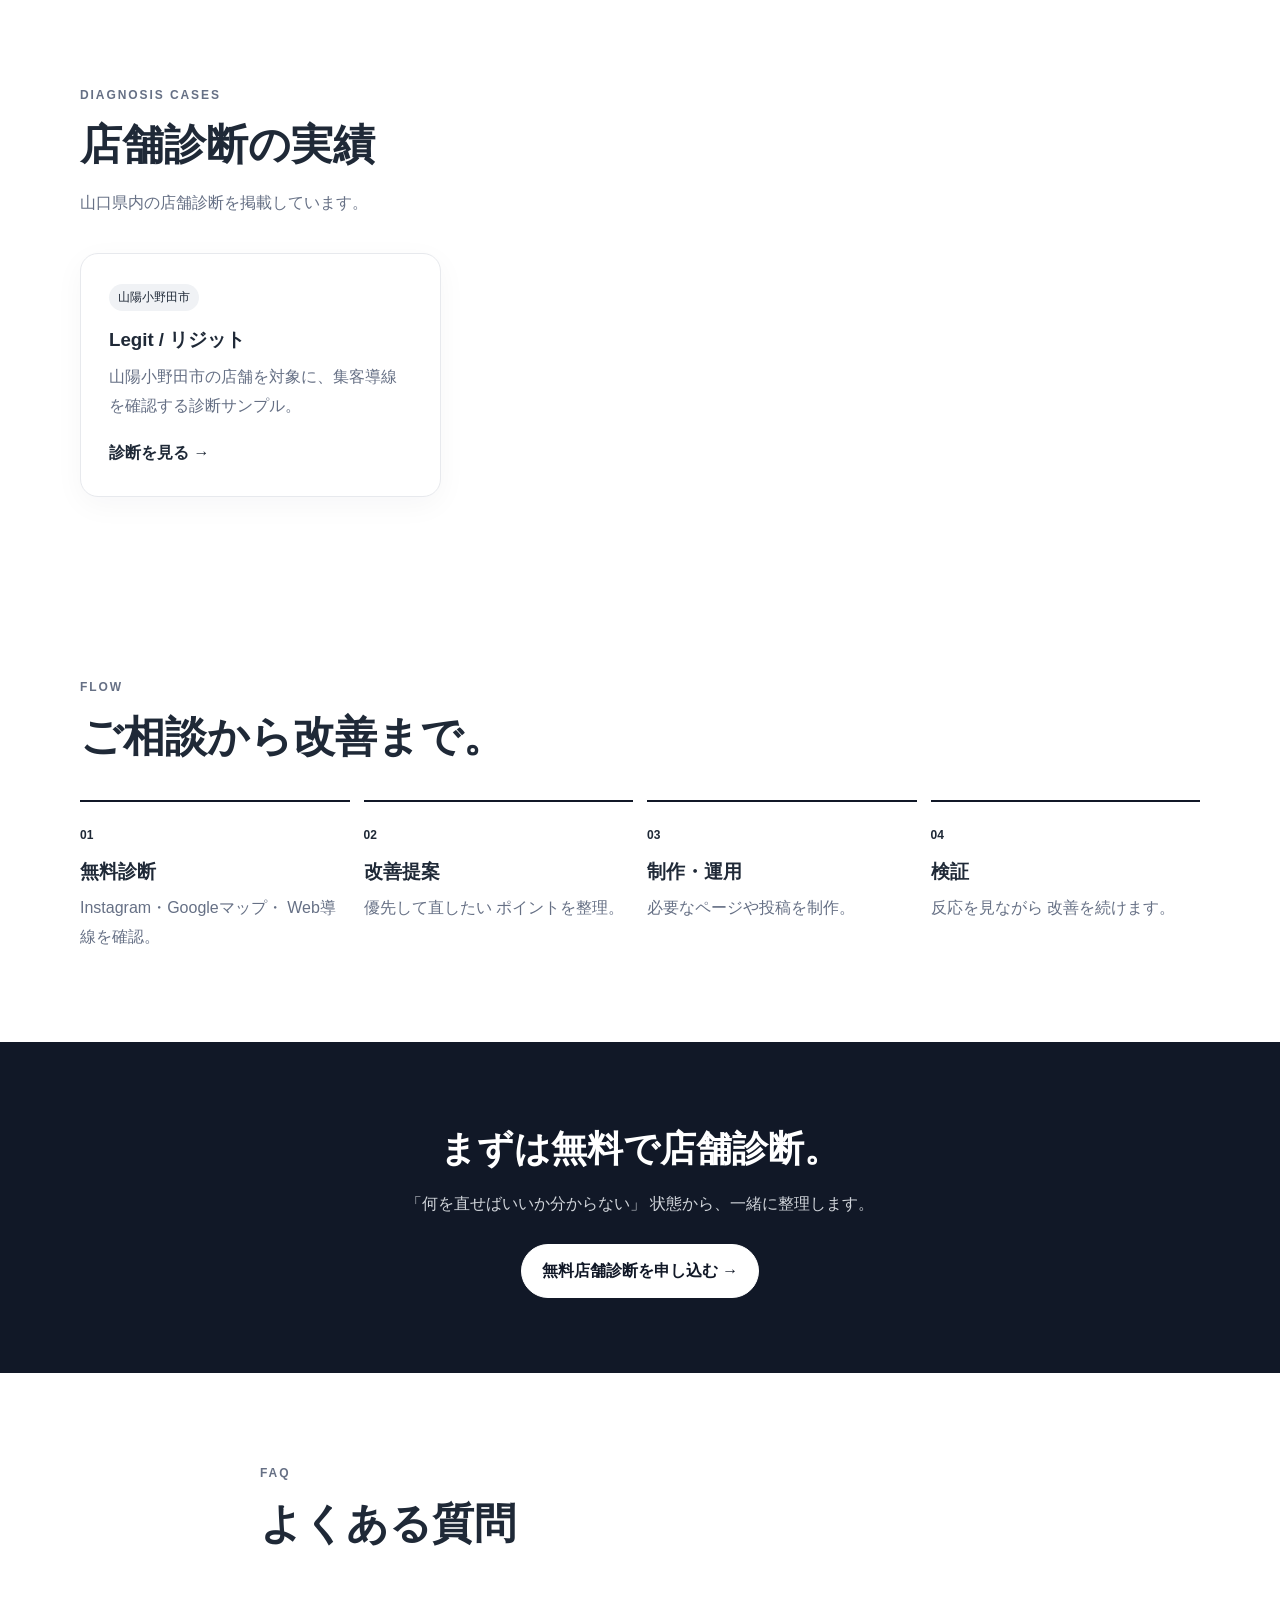
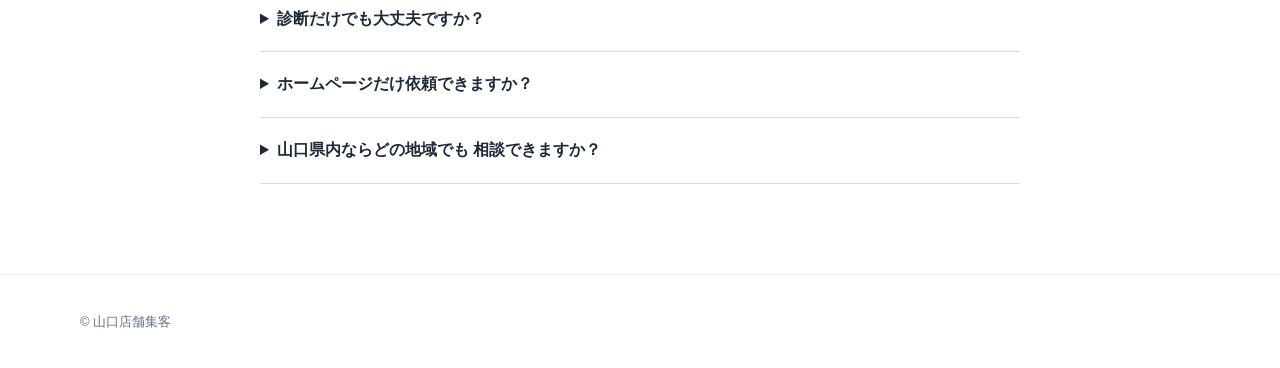
==== commit 76b93b41: "Update index.html for improved content and structure" ====
--- a/index.html
+++ b/index.html
@@ -3,34 +3,601 @@
 <head>
   <meta charset="UTF-8">
   <meta name="viewport" content="width=device-width, initial-scale=1.0">
-  <title>診断実績｜山口店舗集客</title>
-  <meta name="description" content="山口県の店舗を対象にしたInstagram・Googleマップ・Web導線の診断実績。">
-　<link rel="stylesheet" href="style.css">
+
+  <title>山口店舗集客｜AI × SNS × Googleマップ</title>
+
+  <meta
+    name="description"
+    content="山口県の店舗集客をInstagram・Googleマップ・ホームページ・AIでサポート。無料店舗診断受付中。"
+  >
+
+  <link rel="stylesheet" href="style.css">
 </head>
+
 <body>
-<header class="site-header"><div class="container nav-wrap">
-  <a class="brand"href="index.html">山口店舗集客</a>
-  <nav><a href="../service.html">サービス</a><a href="../index.html#flow">流れ</a><a href="../index.html#faq">FAQ</a><a href="index.html">診断実績</a><a href="../diagnosis.html">無料診断</a></nav>
-</div></header>
+
+<header class="site-header">
+  <div class="container nav-wrap">
+
+    <a class="brand" href="index.html">
+      山口店舗集客
+    </a>
+
+    <nav>
+      <a href="service.html">サービス</a>
+      <a href="#flow">流れ</a>
+      <a href="#faq">FAQ</a>
+      <a href="#cases">診断実績</a>
+      <a href="diagnosis.html">無料診断</a>
+    </nav>
+
+  </div>
+</header>
+
+
 <main>
-<section class="hero compact"><div class="container"><p class="eyebrow">DIAGNOSIS CASES</p><h1>店舗診断の実績</h1><p class="lead">山口県内の店舗を、集客導線の視点から整理しています。</p></div></section>
-<section class="section"><div class="container"><div id="shop-list" class="cards three"><article class="card"><p>読み込み中…</p></article></div></div></section>
+
+  <!-- HERO -->
+  <section class="hero">
+
+    <div class="container">
+
+      <p class="eyebrow">
+        YAMAGUCHI SHOP MARKETING
+      </p>
+
+      <h1>
+        「いいお店」を、<br>
+        もっと知られるお店へ。
+      </h1>
+
+      <p class="lead">
+        Instagram・Googleマップ・ホームページを組み合わせ、
+        山口県の店舗が「見つかる→比較される→来店される」
+        導線を整えます。
+      </p>
+
+      <div class="hero-actions">
+
+        <a
+          class="btn primary"
+          href="diagnosis.html"
+        >
+          無料店舗診断はこちら
+        </a>
+
+        <a
+          class="btn secondary"
+          href="#cases"
+        >
+          診断実績を見る
+        </a>
+
+      </div>
+
+    </div>
+
+  </section>
+
+
+  <!-- SERVICE -->
+  <section class="section">
+
+    <div class="container">
+
+      <div class="section-head">
+
+        <p class="eyebrow">
+          SERVICE
+        </p>
+
+        <h2>
+          集客で必要なところだけ。
+        </h2>
+
+      </div>
+
+
+      <div class="cards three">
+
+        <article class="card">
+
+          <span class="card-num">
+            01
+          </span>
+
+          <h3>
+            Instagram集客診断
+          </h3>
+
+          <p>
+            プロフィール、投稿、導線を整理し、
+            改善ポイントを見える化。
+          </p>
+
+        </article>
+
+
+        <article class="card">
+
+          <span class="card-num">
+            02
+          </span>
+
+          <h3>
+            Googleマップ改善
+          </h3>
+
+          <p>
+            店舗を探している人に伝わる
+            情報設計と導線を整理。
+          </p>
+
+        </article>
+
+
+        <article class="card">
+
+          <span class="card-num">
+            03
+          </span>
+
+          <h3>
+            店舗ホームページ
+          </h3>
+
+          <p>
+            スマホで見やすく、
+            InstagramやGoogleマップから
+            つながるページを制作。
+          </p>
+
+        </article>
+
+      </div>
+
+    </div>
+
+  </section>
+
+
+  <!-- WHY -->
+  <section class="section alt">
+
+    <div class="container">
+
+      <div class="section-head">
+
+        <p class="eyebrow">
+          WHY
+        </p>
+
+        <h2>
+          来店までの3つの壁。
+        </h2>
+
+      </div>
+
+
+      <div class="cards three">
+
+        <article class="card">
+
+          <h3>
+            発見
+          </h3>
+
+          <p>
+            そもそも店舗の存在を
+            知られていない。
+          </p>
+
+        </article>
+
+
+        <article class="card">
+
+          <h3>
+            比較
+          </h3>
+
+          <p>
+            他店と比べたときの魅力が
+            伝わりにくい。
+          </p>
+
+        </article>
+
+
+        <article class="card">
+
+          <h3>
+            来店
+          </h3>
+
+          <p>
+            予約・地図・営業時間などの
+            導線が分かりにくい。
+          </p>
+
+        </article>
+
+      </div>
+
+    </div>
+
+  </section>
+
+
+  <!-- DIAGNOSIS CASES -->
+  <section
+    class="section"
+    id="cases"
+  >
+
+    <div class="container">
+
+      <div class="section-head">
+
+        <p class="eyebrow">
+          DIAGNOSIS CASES
+        </p>
+
+        <h2>
+          店舗診断の実績
+        </h2>
+
+        <p>
+          山口県内の店舗診断を掲載しています。
+        </p>
+
+      </div>
+
+
+      <div
+        id="case-list"
+        class="cards three"
+      >
+
+        <article class="card">
+
+          <p>
+            診断実績を読み込み中…
+          </p>
+
+        </article>
+
+      </div>
+
+    </div>
+
+  </section>
+
+
+  <!-- FLOW -->
+  <section
+    class="section"
+    id="flow"
+  >
+
+    <div class="container">
+
+      <div class="section-head">
+
+        <p class="eyebrow">
+          FLOW
+        </p>
+
+        <h2>
+          ご相談から改善まで。
+        </h2>
+
+      </div>
+
+
+      <div class="steps">
+
+        <div class="step">
+
+          <b>
+            01
+          </b>
+
+          <h3>
+            無料診断
+          </h3>
+
+          <p>
+            Instagram・Googleマップ・
+            Web導線を確認。
+          </p>
+
+        </div>
+
+
+        <div class="step">
+
+          <b>
+            02
+          </b>
+
+          <h3>
+            改善提案
+          </h3>
+
+          <p>
+            優先して直したい
+            ポイントを整理。
+          </p>
+
+        </div>
+
+
+        <div class="step">
+
+          <b>
+            03
+          </b>
+
+          <h3>
+            制作・運用
+          </h3>
+
+          <p>
+            必要なページや投稿を制作。
+          </p>
+
+        </div>
+
+
+        <div class="step">
+
+          <b>
+            04
+          </b>
+
+          <h3>
+            検証
+          </h3>
+
+          <p>
+            反応を見ながら
+            改善を続けます。
+          </p>
+
+        </div>
+
+      </div>
+
+    </div>
+
+  </section>
+
+
+  <!-- CTA -->
+  <section class="cta">
+
+    <div class="container">
+
+      <h2>
+        まずは無料で店舗診断。
+      </h2>
+
+      <p>
+        「何を直せばいいか分からない」
+        状態から、一緒に整理します。
+      </p>
+
+      <a
+        class="btn primary"
+        href="diagnosis.html"
+      >
+        無料店舗診断を申し込む →
+      </a>
+
+    </div>
+
+  </section>
+
+
+  <!-- FAQ -->
+  <section
+    class="section"
+    id="faq"
+  >
+
+    <div class="container narrow">
+
+      <div class="section-head">
+
+        <p class="eyebrow">
+          FAQ
+        </p>
+
+        <h2>
+          よくある質問
+        </h2>
+
+      </div>
+
+
+      <details>
+
+        <summary>
+          診断だけでも大丈夫ですか？
+        </summary>
+
+        <p>
+          はい。まずは現状を整理するための
+          無料診断としてご利用いただけます。
+        </p>
+
+      </details>
+
+
+      <details>
+
+        <summary>
+          ホームページだけ依頼できますか？
+        </summary>
+
+        <p>
+          可能です。必要な部分だけ
+          ご相談いただけます。
+        </p>
+
+      </details>
+
+
+      <details>
+
+        <summary>
+          山口県内ならどの地域でも
+          相談できますか？
+        </summary>
+
+        <p>
+          山口県内の店舗を中心に
+          対応しています。
+          詳細はお問い合わせください。
+        </p>
+
+      </details>
+
+    </div>
+
+  </section>
+
 </main>
-<footer class="footer"><div class="container"><p>© 山口店舗集客</p></div></footer>
+
+
+<footer class="footer">
+
+  <div class="container">
+
+    <p>
+      © 山口店舗集客
+    </p>
+
+  </div>
+
+</footer>
+
+
+<!--
+  診断実績の自動表示
+
+  現在のGitHub構成では
+  shops.json がルート直下にあるため、
+
+  fetch("shops.json")
+
+  としています。
+-->
+
 <script>
+
 fetch("shops.json")
-  .then(r => r.json())
-  .then(shops => {
-    const list = document.getElementById("shop-list");
-    list.innerHTML = shops.map(shop => `
-      <article class="card case-card">
-        <span class="tag">${shop.area}</span>
-        <h2>${shop.name}</h2>
-        <p>${shop.summary}</p>
-        <a class="text-link" href="${shop.slug}.html">診断を見る →</a>
+
+  .then(function(response) {
+
+    if (!response.ok) {
+
+      throw new Error(
+        "shops.jsonを読み込めませんでした"
+      );
+
+    }
+
+    return response.json();
+
+  })
+
+  .then(function(shops) {
+
+    const list =
+      document.getElementById("case-list");
+
+
+    if (
+      !Array.isArray(shops) ||
+      shops.length === 0
+    ) {
+
+      list.innerHTML = `
+
+        <article class="card">
+
+          <p>
+            診断実績は準備中です。
+          </p>
+
+        </article>
+
+      `;
+
+      return;
+
+    }
+
+
+    list.innerHTML = shops
+      .slice(0, 6)
+      .map(function(shop) {
+
+        return `
+
+          <article class="card case-card">
+
+            <span class="tag">
+              ${shop.area || "山口県"}
+            </span>
+
+            <h3>
+              ${shop.name || "店舗診断"}
+            </h3>
+
+            <p>
+              ${shop.summary || ""}
+            </p>
+
+            <a
+              class="text-link"
+              href="${shop.slug}.html"
+            >
+              診断を見る →
+            </a>
+
+          </article>
+
+        `;
+
+      })
+      .join("");
+
+  })
+
+  .catch(function(error) {
+
+    console.error(error);
+
+    document.getElementById(
+      "case-list"
+    ).innerHTML = `
+
+      <article class="card">
+
+        <p>
+          診断実績を読み込めませんでした。
+        </p>
+
       </article>
-    `).join("");
+
+    `;
+
   });
+
 </script>
+
 </body>
 </html>
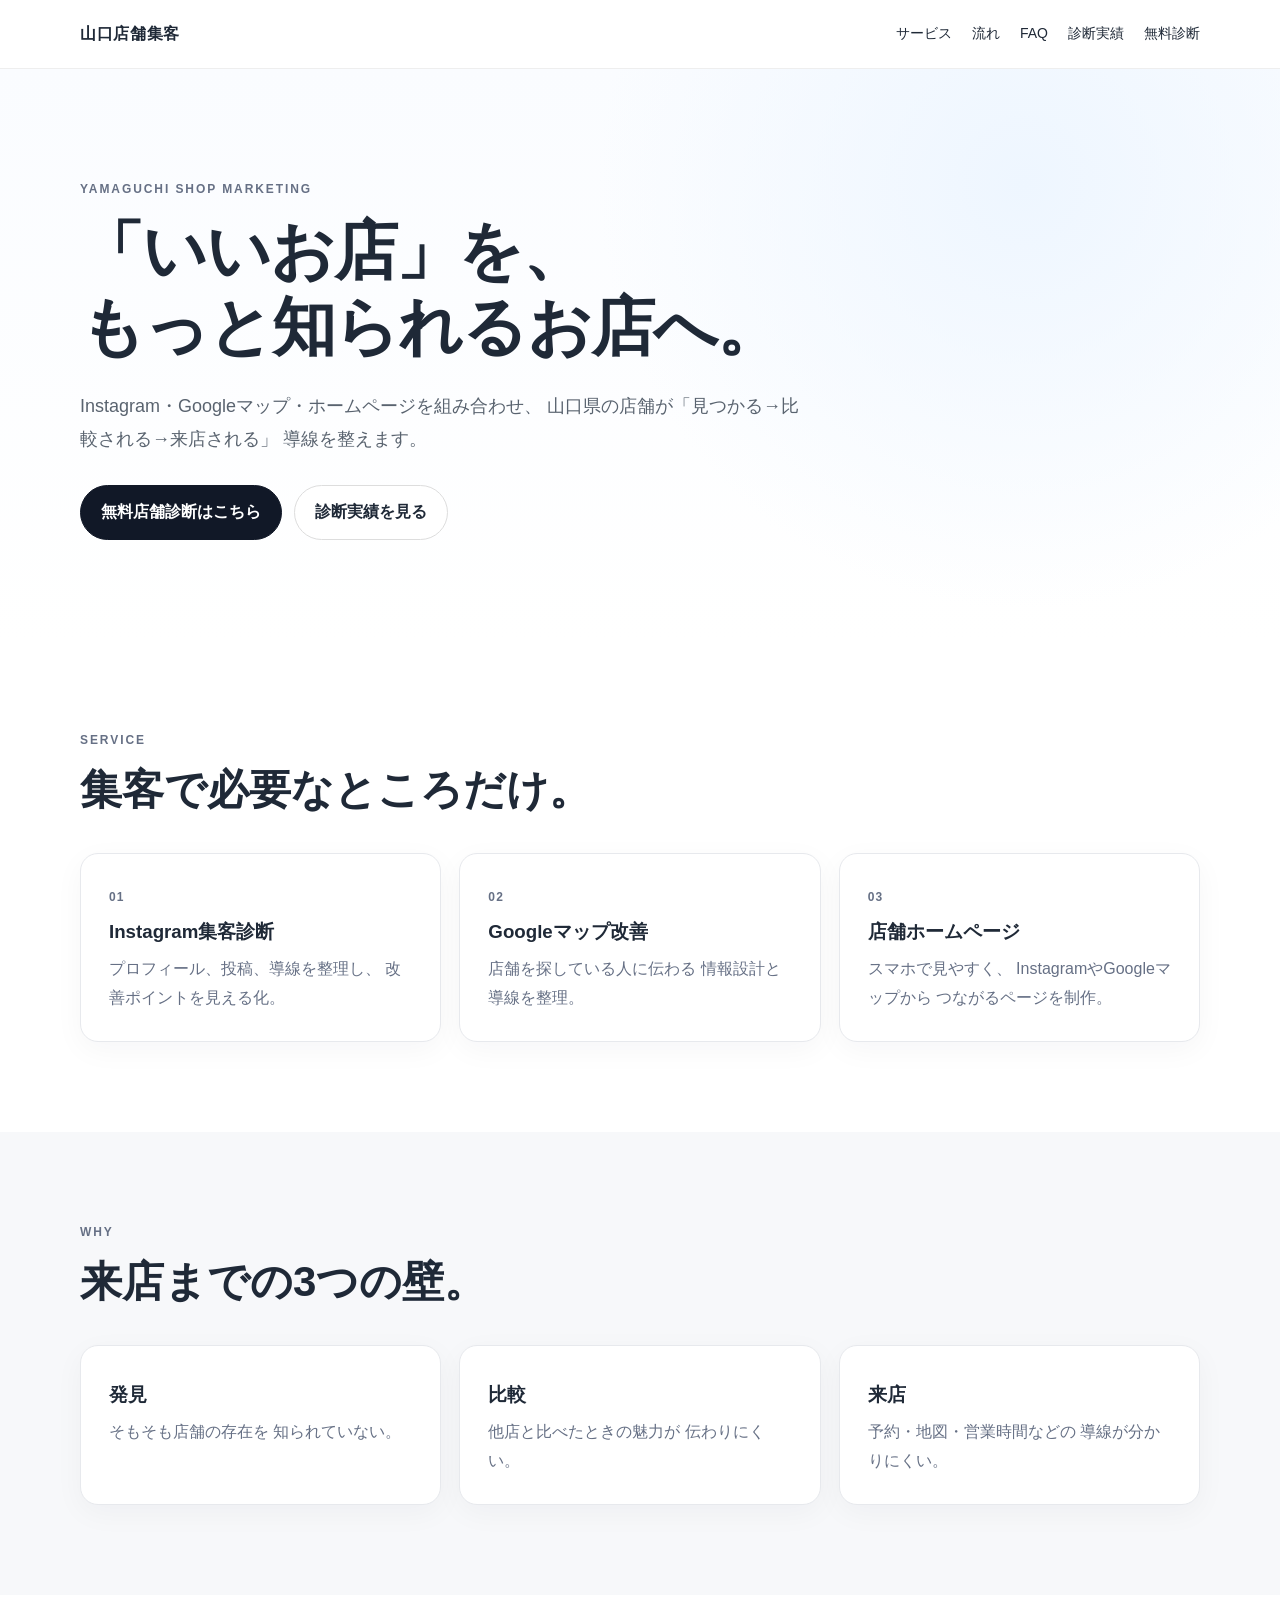
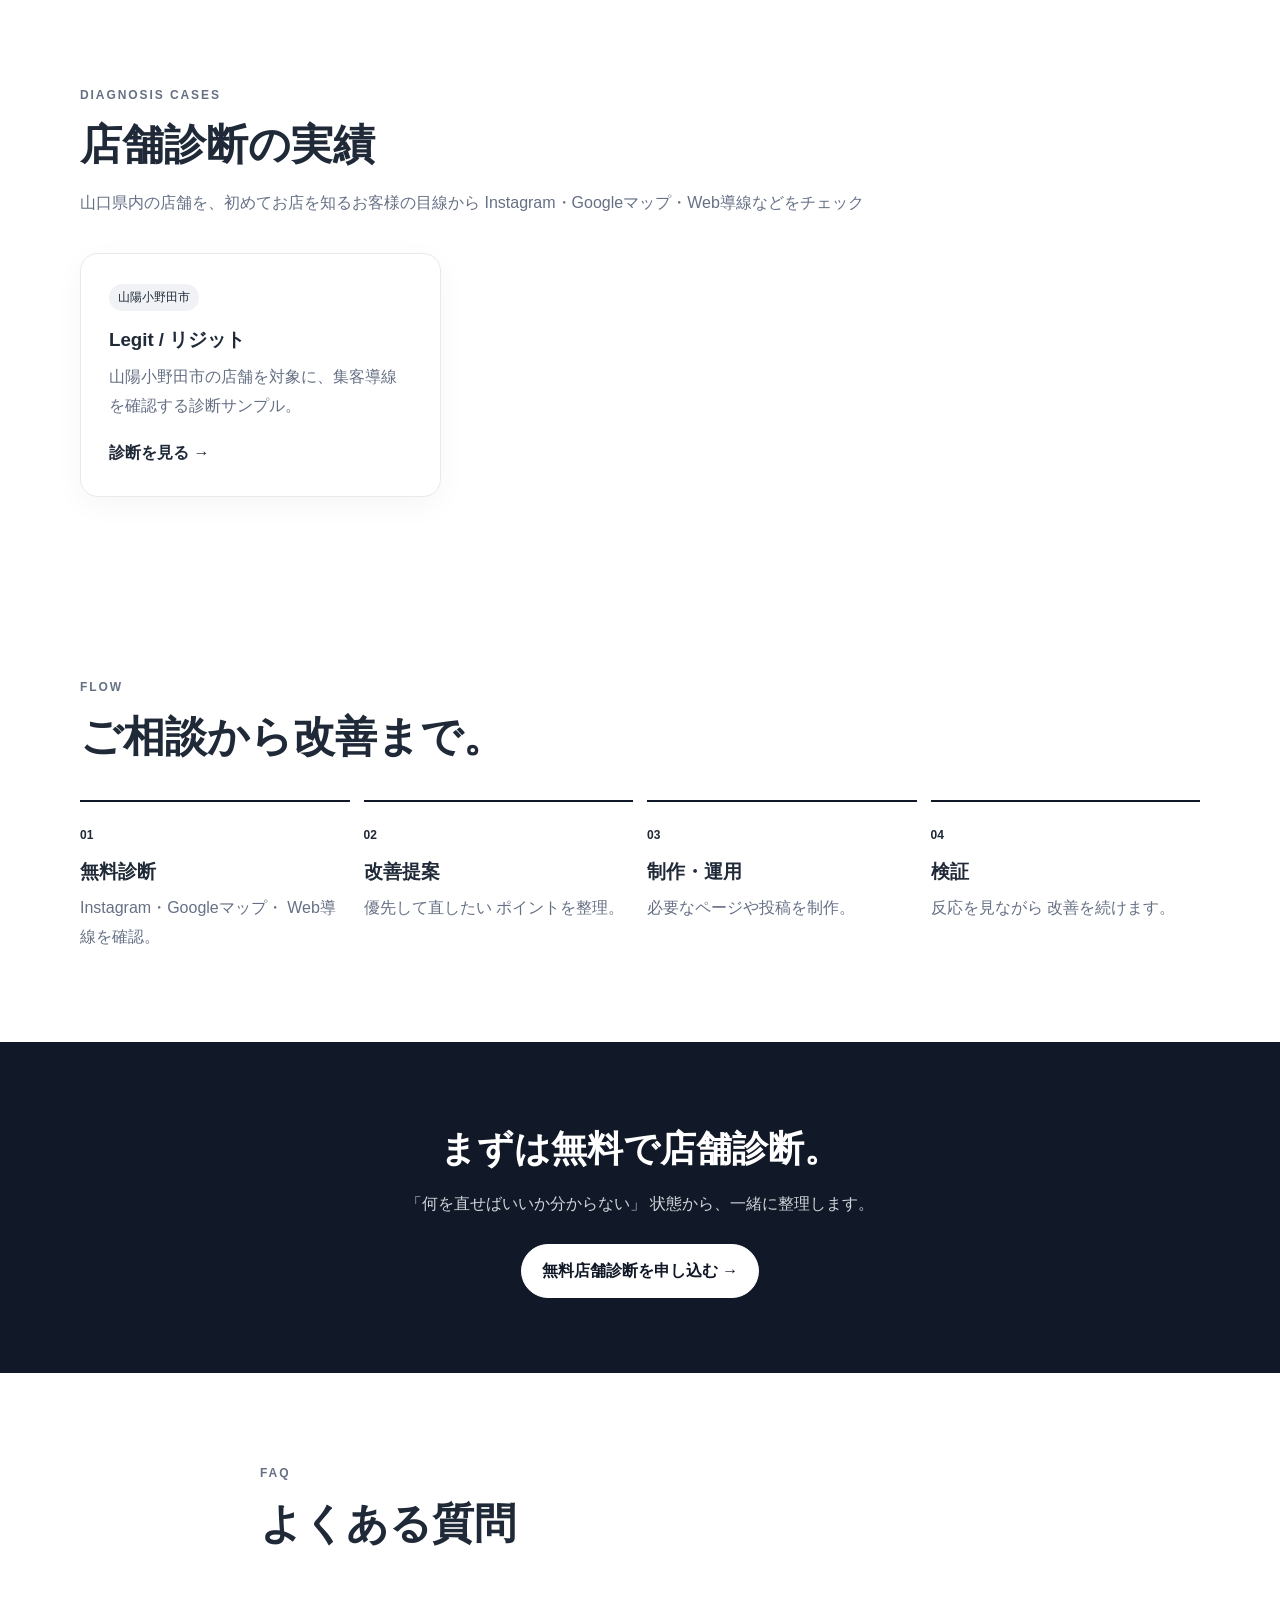
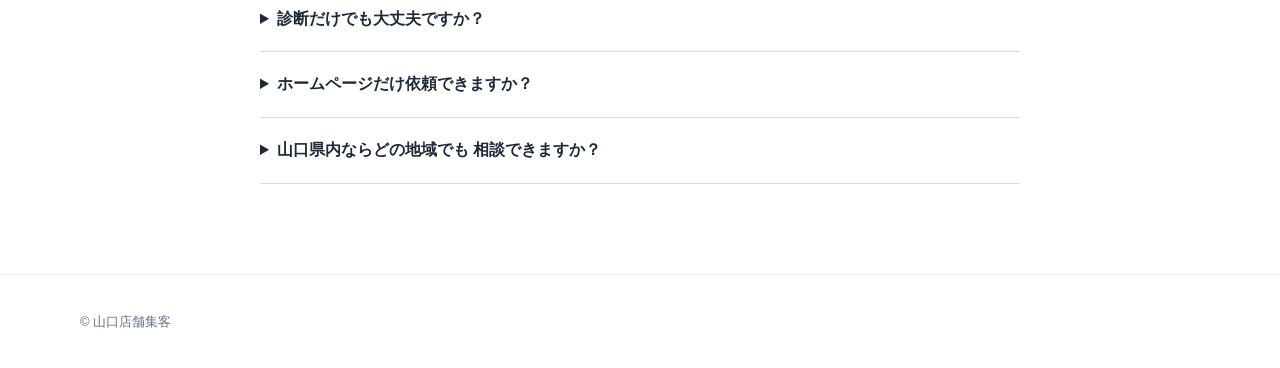
==== commit 8f3091dd: "index.html を更新" ====
--- a/index.html
+++ b/index.html
@@ -248,7 +248,10 @@
         </h2>
 
         <p>
-          山口県内の店舗診断を掲載しています。
+         <p>
+
+  山口県内の店舗を、初めてお店を知るお客様の目線から
+  Instagram・Googleマップ・Web導線などをチェック
         </p>
 
       </div>
